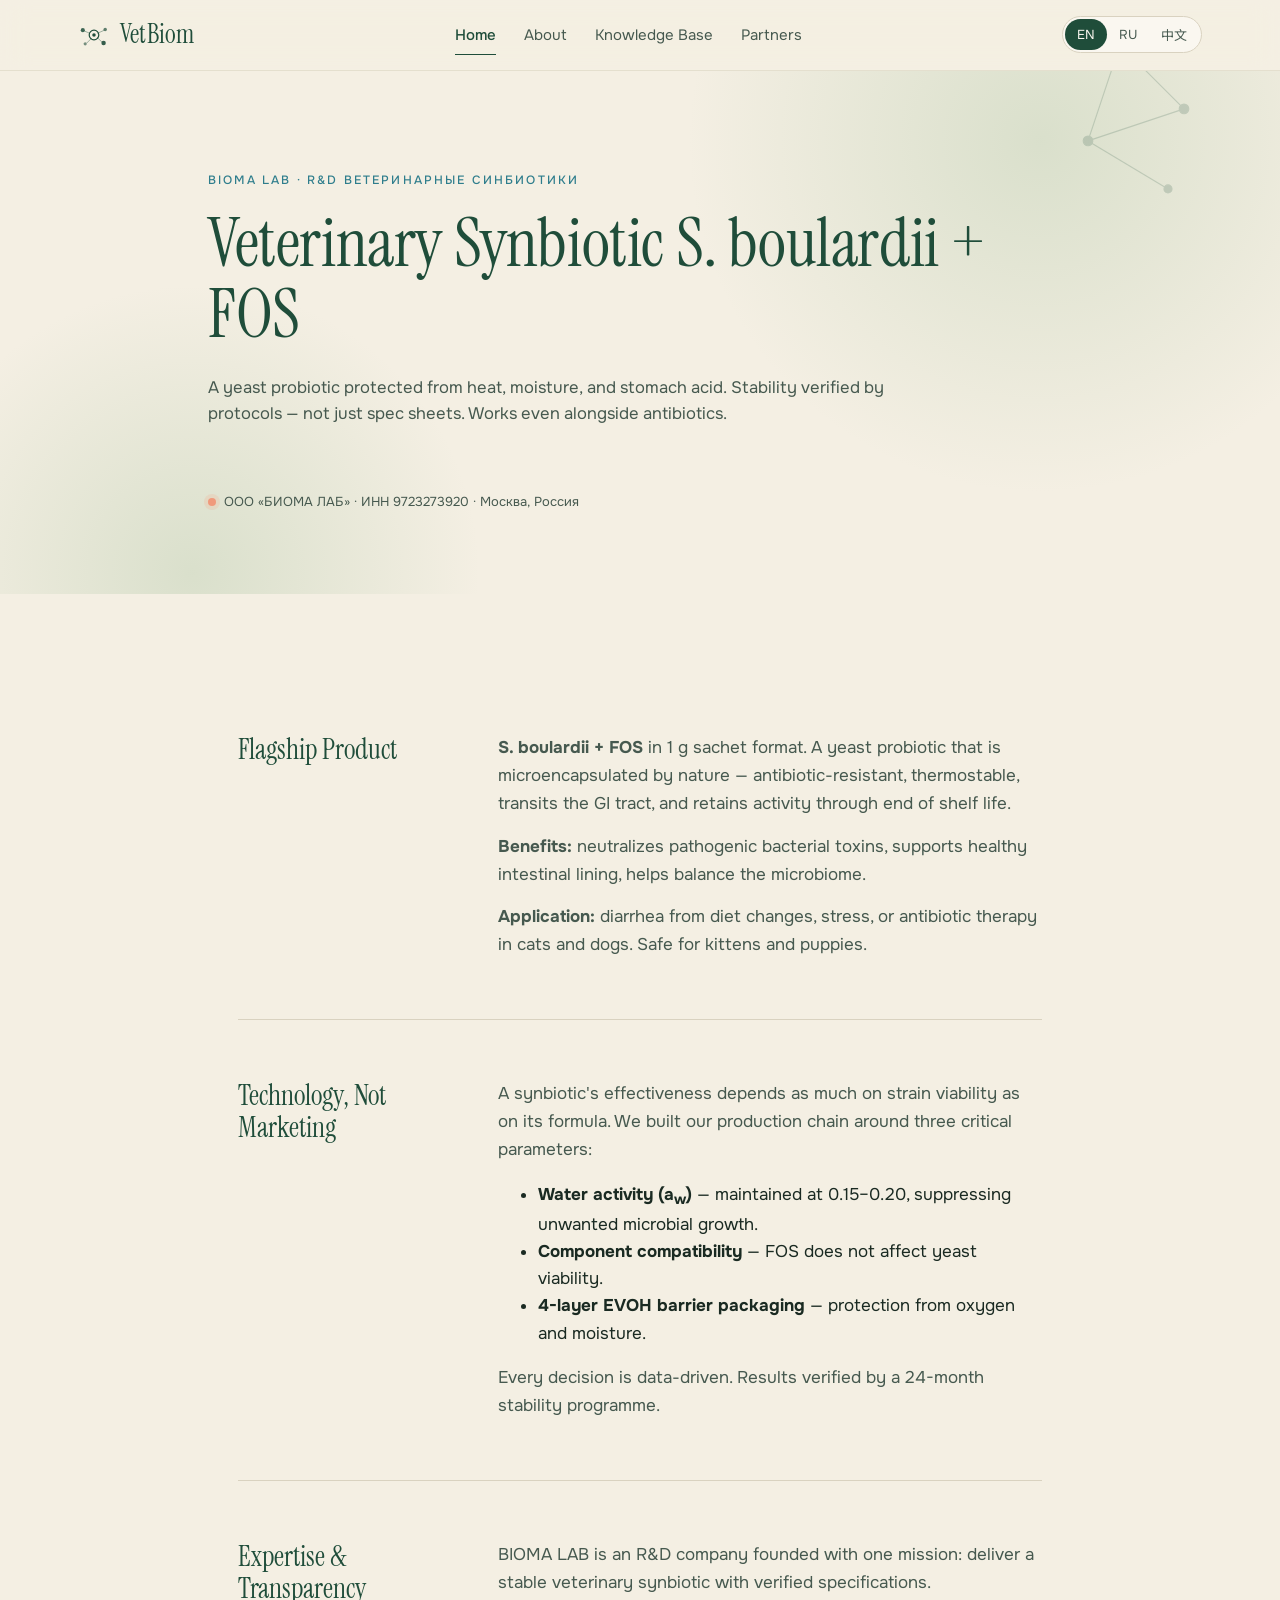
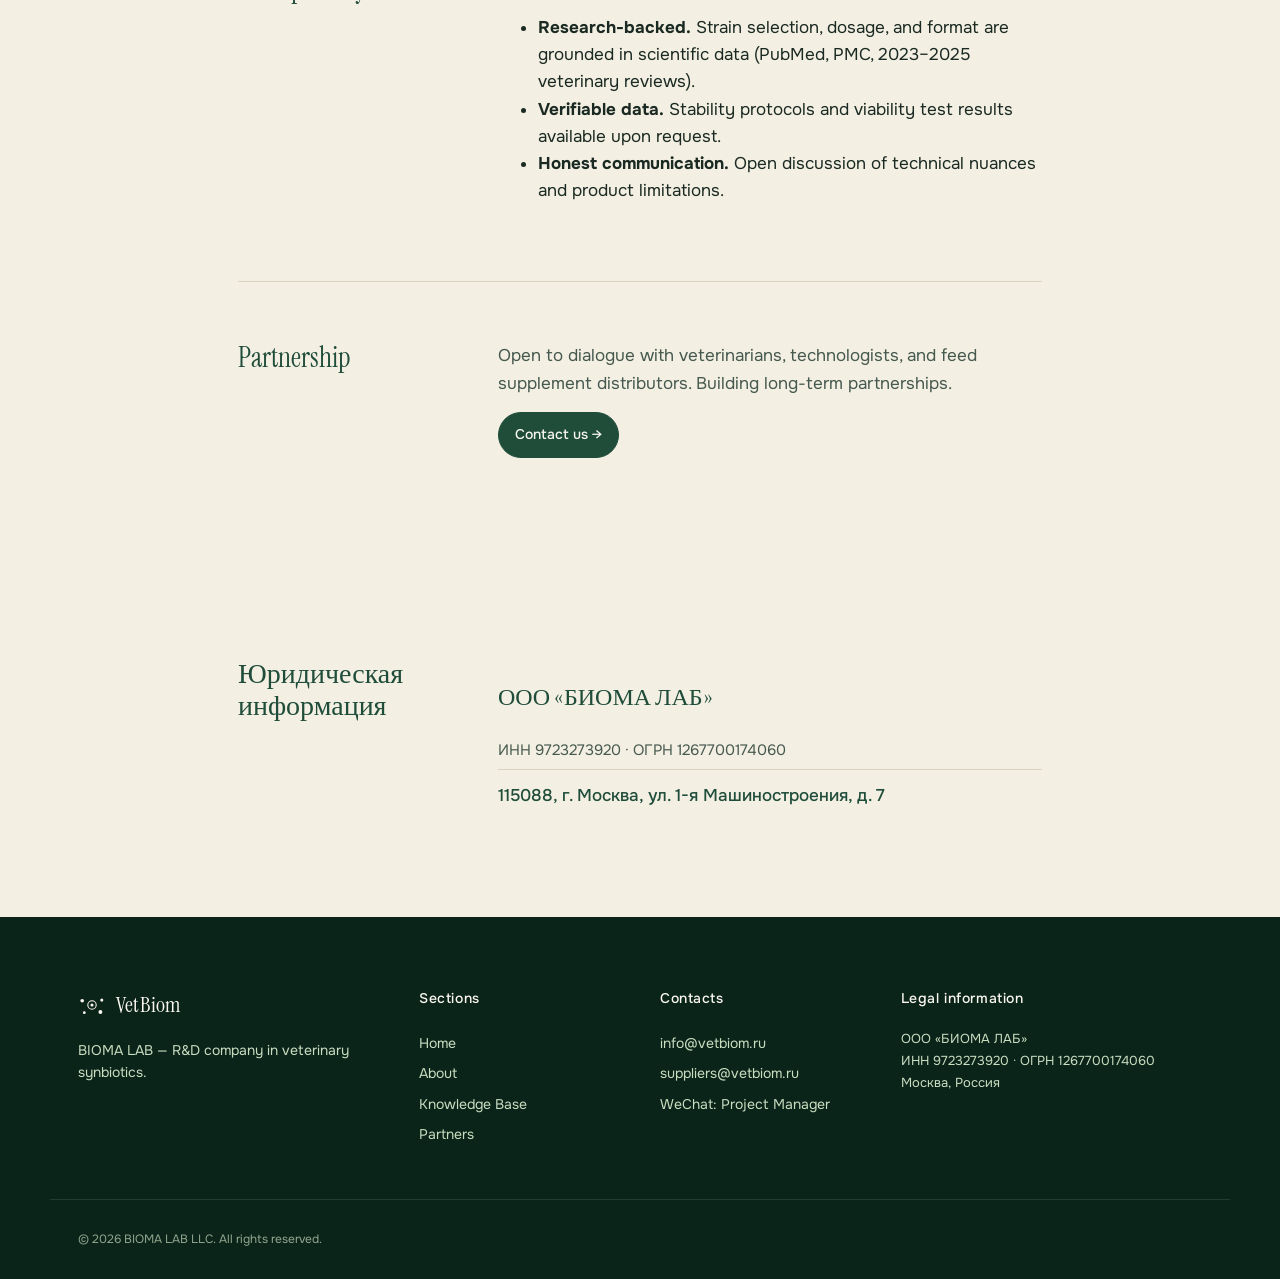
==== index.html @ 9c6b3fbc "index: контент в стиле FullBucket — флагманский продукт, технология, экспертиза, CTA" ====
<!DOCTYPE html>
<html lang="ru">
<head>
<meta charset="UTF-8" />
<meta name="viewport" content="width=device-width, initial-scale=1.0" />
<title>VetBiom — ветеринарные синбиотики на основе S. boulardii</title>
<meta name="description" content="BIOMA LAB: ветеринарный синбиотик S. boulardii + FOS. Стабильность подтверждена тестами. Для кошек и собак." />

<link rel="alternate" hreflang="en" href="https://vetbiom.ru/?lang=en" />
<link rel="alternate" hreflang="ru" href="https://vetbiom.ru/?lang=ru" />
<link rel="alternate" hreflang="zh" href="https://vetbiom.ru/?lang=zh" />
<link rel="alternate" hreflang="x-default" href="https://vetbiom.ru/" />

<meta property="og:title" content="VetBiom — ветеринарные синбиотики" />
<meta property="og:description" content="BIOMA LAB. S. boulardii + FOS. Стабильность подтверждена тестами." />
<meta property="og:type" content="website" />
<meta property="og:url" content="https://vetbiom.ru/" />

<link rel="icon" type="image/svg+xml" href="favicon.svg" />
<link rel="preconnect" href="https://fonts.googleapis.com" />
<link rel="preconnect" href="https://fonts.gstatic.com" crossorigin />
<link href="https://fonts.googleapis.com/css2?family=Instrument+Serif:ital@0;1&family=Onest:wght@300;400;500;600;700&family=Noto+Sans+SC:wght@300;400;500;600;700&display=swap" rel="stylesheet" />
<link rel="stylesheet" href="styles.css" />
</head>
<body data-page="home">

<header class="site-header"></header>

<main>
  <!-- HERO -->
  <section class="hero">
    <div class="hero-bg" aria-hidden="true">
      <svg viewBox="0 0 800 600" preserveAspectRatio="xMidYMid slice">
        <defs>
          <radialGradient id="haze" cx="50%" cy="50%" r="50%">
            <stop offset="0%" stop-color="#A8C3A0" stop-opacity="0.35"/>
            <stop offset="100%" stop-color="#A8C3A0" stop-opacity="0"/>
          </radialGradient>
        </defs>
        <circle cx="650" cy="180" r="220" fill="url(#haze)"/>
        <circle cx="120" cy="450" r="180" fill="url(#haze)"/>
        <g stroke="#1F4D3A" stroke-width="0.7" fill="none" opacity="0.18">
          <circle cx="700" cy="120" r="4" fill="#1F4D3A"/>
          <circle cx="740" cy="160" r="3" fill="#1F4D3A"/>
          <circle cx="680" cy="180" r="3" fill="#1F4D3A"/>
          <circle cx="730" cy="210" r="2.5" fill="#1F4D3A"/>
          <line x1="700" y1="120" x2="740" y2="160"/>
          <line x1="740" y1="160" x2="680" y2="180"/>
          <line x1="680" y1="180" x2="730" y2="210"/>
          <line x1="700" y1="120" x2="680" y2="180"/>
        </g>
      </svg>
    </div>
    <div class="container hero-inner">
      <p class="eyebrow">BIOMA LAB · R&D Ветеринарные синбиотики</p>
      <h1 class="page-title" data-i18n="home.hero.title">Ветеринарный синбиотик S. boulardii + FOS</h1>
      <p class="lead" data-i18n="home.hero.subtitle">Дрожжевой пробиотик с защитой от нагрева, влаги и желудочного сока. Стабильность подтверждена протоколами — не только спецификацией. Работает даже на фоне антибиотиков.</p>
      <div class="hero-meta">
        <span class="meta-dot"></span>
        <span><span data-config="company_short_ru">ООО «БИОМА ЛАБ»</span> · ИНН <span data-config="inn">9723273920</span> · <span data-config="city_ru">Москва</span></span>
      </div>
    </div>
  </section>

  <!-- ===== CONTENT ===== -->
  <section class="section">
    <div class="container narrow">
      <div class="info-blocks">

        <div class="info-block" data-reveal>
          <h3 data-i18n="home.b1.title">Флагманский продукт</h3>
          <div class="info-block-body" data-i18n="home.b1.body">
            <p><strong>S. boulardii + FOS</strong> в форме саше 1 г. Дрожжевой пробиотик microencapsulated по своей природе — устойчив к антибиотикам, термостабилен, проходит транзитом через ЖКТ и сохраняет активность до конца срока годности.</p>
            <p><strong>Преимущества:</strong> нейтрализует токсины патогенных бактерий, поддерживает целостность кишечного барьера, помогает сбалансировать микробиом.</p>
            <p><strong>Применение:</strong> диарея при смене корма, стрессе, антибиотикотерапии у кошек и собак. Безопасен для котят и щенков.</p>
          </div>
        </div>

        <div class="info-block" data-reveal>
          <h3 data-i18n="home.b2.title">Технология, а не маркетинг</h3>
          <div class="info-block-body" data-i18n="home.b2.body">
            <p>Эффективность синбиотика определяется не только штаммом, но и сохранностью в упаковке. Мы выстроили производство вокруг трёх критических параметров:</p>
            <ul>
              <li><strong>Активность воды (a<sub>w</sub>)</strong> — удерживается в диапазоне 0,15–0,20, подавляя рост нежелательной микрофлоры.</li>
              <li><strong>Совместимость компонентов</strong> — ФОС не влияет на жизнеспособность дрожжей.</li>
              <li><strong>4-слойная барьерная упаковка с EVOH</strong> — защита от кислорода и влаги.</li>
            </ul>
            <p>Каждое решение обосновано данными. Результат подтверждён 24-месячной программой стабильности.</p>
          </div>
        </div>

        <div class="info-block" data-reveal>
          <h3 data-i18n="home.b3.title">Экспертиза и прозрачность</h3>
          <div class="info-block-body" data-i18n="home.b3.body">
            <p>BIOMA LAB — R&D-компания, основанная с одной задачей: дать рынку стабильный ветеринарный синбиотик с подтверждёнными характеристиками.</p>
            <ul>
              <li><strong>Research-backed.</strong> Выбор штамма, дозировка и форма опираются на научные данные (PubMed, PMC, ветеринарные обзоры 2023–2025).</li>
              <li><strong>Верифицируемые данные.</strong> Протоколы стабильности и тесты выживаемости — по запросу.</li>
              <li><strong>Честная коммуникация.</strong> Открыто обсуждаем технические нюансы и ограничения продукта.</li>
            </ul>
          </div>
        </div>

        <div class="info-block" data-reveal>
          <h3 data-i18n="home.b4.title">Сотрудничество</h3>
          <div class="info-block-body" data-i18n="home.b4.body">
            <p>Открыты для диалога с ветеринарными врачами, технологами и дистрибьюторами кормовых добавок. Строим долгосрочные партнёрские отношения.</p>
            <p><a href="partners.html" class="btn btn-primary btn-sm">Связаться →</a></p>
          </div>
        </div>

      </div>
    </div>
  </section>

  <!-- ===== ЮРИДИЧЕСКАЯ ИНФОРМАЦИЯ ===== -->
  <section class="section section-alt">
    <div class="container narrow">
      <div class="info-block" data-reveal>
        <h3>Юридическая информация</h3>
        <div class="legal-info">
          <p class="legal-name">ООО «БИОМА ЛАБ»</p>
          <p class="legal-row">ИНН 9723273920 · ОГРН 1267700174060</p>
          <p class="legal-row legal-city">115088, г. Москва, ул. 1-я Машиностроения, д. 7</p>
        </div>
      </div>
    </div>
  </section>

</main>

<footer class="site-footer"></footer>

<script src="data.js"></script>
<script src="common.js"></script>
</body>
</html>
---- styles.css ----
/* =====================================================
   ВетБиом / BIOMA LAB · styles.css
   Premium R&D-editorial · animalbiome-inspired
   ===================================================== */

:root {
  --forest:   #1F4D3A;
  --forest-2: #143628;
  --forest-3: #0B2419;
  --teal:     #2E7D8C;
  --sage:     #A8C3A0;
  --sage-2:   #C9DDC1;
  --ivory:    #F4EFE3;
  --cream:    #FAF7F0;
  --paper:    #FFFFFF;
  --peach:    #F0997B;
  --ink:      #1A2A22;
  --ink-2:    #46594F;
  --ink-3:    #7A8B82;
  --line:     #D9D2C0;
  --line-2:   #ECE6D5;

  --font-display: 'Instrument Serif', 'Times New Roman', Georgia, serif;
  --font-body:    'Onest', 'Noto Sans SC', system-ui, -apple-system, 'Segoe UI', sans-serif;
  --font-mono:    'JetBrains Mono', 'SF Mono', Consolas, monospace;

  --maxw:    1180px;
  --maxw-n:  860px;
  --maxw-rd: 720px;
  --radius:  14px;
  --radius-sm: 8px;

  --ease: cubic-bezier(.2,.7,.2,1);
}

html[lang="zh"] {
  --font-body: 'Noto Sans SC', 'PingFang SC', 'Microsoft YaHei', system-ui, sans-serif;
}

* { box-sizing: border-box; }

html, body {
  margin: 0; padding: 0;
  background: var(--ivory);
  color: var(--ink);
  font-family: var(--font-body);
  font-size: 17px;
  line-height: 1.6;
  -webkit-font-smoothing: antialiased;
  -moz-osx-font-smoothing: grayscale;
  scroll-behavior: smooth;
}

img, svg { display: block; max-width: 100%; }
a { color: inherit; text-decoration: none; }

.container {
  width: 100%;
  max-width: var(--maxw);
  margin: 0 auto;
  padding: 0 28px;
}
.container.narrow { max-width: var(--maxw-n); }
.container.reading { max-width: var(--maxw-rd); }

/* =====================================================
   HEADER
   ===================================================== */
.site-header {
  position: sticky; top: 0; z-index: 50;
  background: rgba(244, 239, 227, 0.88);
  backdrop-filter: saturate(140%) blur(14px);
  -webkit-backdrop-filter: saturate(140%) blur(14px);
  border-bottom: 1px solid rgba(217, 210, 192, 0.6);
}
.header-inner {
  display: flex; align-items: center; justify-content: space-between;
  gap: 24px; padding: 14px 28px; min-height: 64px;
}
.logo {
  display: inline-flex; align-items: center; gap: 10px;
  color: var(--forest);
}
.logo-mark { width: 32px; height: 32px; }
.logo-text {
  font-family: var(--font-display);
  font-size: 26px; font-weight: 400; letter-spacing: 0.2px;
  color: var(--forest);
}
.main-nav { display: flex; gap: 28px; align-items: center; }
.main-nav a {
  font-size: 15px; color: var(--ink-2);
  padding: 6px 0; transition: color .2s var(--ease);
  position: relative;
}
.main-nav a:hover { color: var(--forest); }
.main-nav a.is-active {
  color: var(--forest); font-weight: 500;
}
.main-nav a.is-active::after {
  content: ""; position: absolute; left: 0; right: 0; bottom: -2px;
  height: 1px; background: var(--forest);
}

.header-controls { display: flex; gap: 10px; align-items: center; }
.lang-switcher {
  display: inline-flex; border: 1px solid var(--line);
  border-radius: 999px; padding: 2px; background: var(--cream);
}
.lang-btn {
  border: none; background: transparent;
  padding: 6px 12px;
  font-family: var(--font-body); font-size: 13px; color: var(--ink-2);
  border-radius: 999px; cursor: pointer;
  transition: all .2s var(--ease);
}
.lang-btn:hover { color: var(--forest); }
.lang-btn.is-active { background: var(--forest); color: var(--cream); }

.menu-toggle {
  display: none;
  width: 36px; height: 36px;
  background: transparent; border: 1px solid var(--line); border-radius: 8px;
  padding: 0; cursor: pointer;
  flex-direction: column; align-items: center; justify-content: center; gap: 4px;
}
.menu-toggle span {
  display: block; width: 16px; height: 1.5px;
  background: var(--forest); border-radius: 1px;
}

/* =====================================================
   TYPOGRAPHY · COMMON
   ===================================================== */
.eyebrow {
  font-size: 12px; letter-spacing: 0.18em;
  text-transform: uppercase; color: var(--teal);
  margin: 0 0 18px; font-weight: 500;
}
.eyebrow-light { color: var(--sage-2); }

.section {
  padding: 100px 0;
  position: relative;
}
.section-tinted { background: var(--cream); }
.legal-info { margin-top: 14px; }
.legal-name { font-size: 18px; }
.legal-row { font-size: 13px; padding: 4px 0; }
.legal-city { font-size: 14px; }

.page-title {
  font-family: var(--font-display);
  font-weight: 400;
  font-size: clamp(40px, 5.5vw, 68px);
  line-height: 1.05;
  color: var(--forest);
  margin: 0 0 24px;
  letter-spacing: -0.4px;
}
.section-title {
  font-family: var(--font-display);
  font-weight: 400;
  font-size: clamp(30px, 3.6vw, 46px);
  line-height: 1.1;
  color: var(--forest);
  margin: 0 0 22px;
  max-width: 20ch;
  letter-spacing: -0.3px;
}
.section-title-light { color: var(--cream); }
.lead {
  font-size: clamp(16px, 1.3vw, 19px); line-height: 1.6;
  color: var(--ink-2); max-width: 680px; margin: 0 0 40px;
}
.lead-light { color: var(--sage-2); }

/* =====================================================
   BUTTONS
   ===================================================== */
.btn {
  display: inline-flex; align-items: center; gap: 8px;
  padding: 13px 22px;
  font-family: var(--font-body); font-size: 15px; font-weight: 500;
  border-radius: 999px; cursor: pointer;
  border: 1px solid transparent;
  transition: all .25s var(--ease);
  text-decoration: none;
}
.btn-primary {
  background: var(--forest); color: var(--cream);
  border-color: var(--forest);
}
.btn-primary:hover { background: var(--forest-2); border-color: var(--forest-2); transform: translateY(-1px); }
.btn-ghost {
  background: transparent; color: var(--forest); border-color: var(--forest);
}
.btn-ghost:hover { background: var(--forest); color: var(--cream); }
.btn-light {
  background: var(--cream); color: var(--forest); border-color: var(--cream);
}
.btn-light:hover { background: var(--paper); }
.btn-sm { padding: 10px 16px; font-size: 14px; }

/* =====================================================
   HERO (universal)
   ===================================================== */
.hero {
  position: relative; padding: 100px 0 80px; overflow: hidden;
}
.hero-bg {
  position: absolute; inset: 0; pointer-events: none; z-index: 0;
}
.hero-bg svg { width: 100%; height: 100%; }
.hero-inner { position: relative; z-index: 1; max-width: 920px; }

.hero-meta {
  display: inline-flex; align-items: center; gap: 8px;
  font-size: 13px; color: var(--ink-2); margin-top: 24px;
}
.meta-dot {
  width: 8px; height: 8px; border-radius: 50%;
  background: var(--peach);
  box-shadow: 0 0 0 4px rgba(240, 153, 123, 0.18);
}
.hero-cta {
  display: flex; gap: 14px; flex-wrap: wrap; margin-top: 36px;
}

/* =====================================================
   HOME · ANCHOR CARDS (3 блока-якоря)
   ===================================================== */
.anchors {
  display: grid; grid-template-columns: repeat(3, 1fr); gap: 24px;
}
.anchor-card {
  display: block;
  background: var(--paper);
  border: 1px solid var(--line);
  border-radius: var(--radius);
  padding: 36px 30px;
  transition: all .3s var(--ease);
  text-decoration: none;
  color: inherit;
  position: relative;
  overflow: hidden;
}
.anchor-card::before {
  content: ""; position: absolute; top: 0; left: 0; right: 0; height: 3px;
  background: var(--forest); transform: scaleX(0); transform-origin: left;
  transition: transform .35s var(--ease);
}
.anchor-card:hover { transform: translateY(-3px); border-color: var(--sage); }
.anchor-card:hover::before { transform: scaleX(1); }

.anchor-num {
  font-family: var(--font-display);
  font-size: 18px; font-style: italic; color: var(--teal);
  margin-bottom: 14px;
}
.anchor-card h3 {
  font-family: var(--font-display);
  font-weight: 400; font-size: 26px;
  color: var(--forest); margin: 0 0 12px;
  line-height: 1.2;
}
.anchor-card p {
  font-size: 15px; color: var(--ink-2);
  margin: 0 0 20px; line-height: 1.55;
}
.anchor-link {
  font-size: 14px; color: var(--forest); font-weight: 500;
  display: inline-flex; align-items: center; gap: 6px;
}
.anchor-link::after {
  content: "→"; transition: transform .25s var(--ease);
}
.anchor-card:hover .anchor-link::after { transform: translateX(4px); }

/* =====================================================
   REPORTS (home page) · STAGE CARDS (development)
   ===================================================== */
.report-grid {
  display: grid; grid-template-columns: repeat(3, 1fr); gap: 24px;
  margin-top: 40px;
}
.report-card {
  display: flex; flex-direction: column;
  background: var(--paper);
  border: 1px solid var(--line);
  border-radius: var(--radius);
  padding: 28px;
  transition: all .3s var(--ease);
}
.report-card:hover { border-color: var(--sage); transform: translateY(-2px); }
.report-meta {
  display: flex; align-items: center; gap: 10px;
  font-size: 12px; color: var(--ink-3);
  margin-bottom: 16px;
  letter-spacing: 0.04em;
}
.report-tag {
  display: inline-block;
  padding: 4px 10px;
  background: var(--cream);
  border: 1px solid var(--line);
  border-radius: 999px;
  font-size: 11px;
  letter-spacing: 0.12em;
  text-transform: uppercase;
  color: var(--teal);
}
.report-card h3 {
  font-family: var(--font-display);
  font-weight: 400; font-size: 22px;
  line-height: 1.25;
  color: var(--forest); margin: 0 0 14px;
}
.report-card p {
  font-size: 14px; line-height: 1.55;
  color: var(--ink-2); margin: 0;
  flex: 1;
}

/* =====================================================
   DEVELOPMENT · TIMELINE
   ===================================================== */
.stages {
  display: flex; flex-direction: column; gap: 24px;
  margin-top: 50px;
  position: relative;
}
.stage-card {
  display: grid;
  grid-template-columns: 140px 1fr;
  gap: 30px;
  background: var(--paper);
  border: 1px solid var(--line);
  border-radius: var(--radius);
  padding: 32px;
  align-items: start;
  transition: border-color .3s var(--ease);
}
.stage-card:hover { border-color: var(--sage); }

.stage-num {
  display: flex; flex-direction: column; gap: 4px;
  align-items: flex-start;
  border-right: 1px solid var(--line);
  padding-right: 24px;
}
.stage-num-label {
  font-size: 11px; letter-spacing: 0.14em; text-transform: uppercase;
  color: var(--teal);
}
.stage-num-value {
  font-family: var(--font-display);
  font-size: 56px; line-height: 1; color: var(--forest);
}
.stage-body h3 {
  font-family: var(--font-display);
  font-weight: 400; font-size: 26px;
  color: var(--forest);
  margin: 0 0 12px; line-height: 1.2;
}
.stage-body p {
  font-size: 15px; line-height: 1.65;
  color: var(--ink-2); margin: 0;
}

/* =====================================================
   ABOUT · INFO BLOCKS
   ===================================================== */
.info-blocks {
  display: flex; flex-direction: column; gap: 60px;
  margin-top: 40px;
}
.info-block {
  display: grid;
  grid-template-columns: 220px 1fr;
  gap: 40px;
  padding-bottom: 60px;
  border-bottom: 1px solid var(--line);
}
.info-block:last-child { border-bottom: none; padding-bottom: 0; }
.info-block h3 {
  font-family: var(--font-display);
  font-weight: 400; font-size: 28px;
  color: var(--forest);
  margin: 0;
  line-height: 1.15;
}
.info-block-body p {
  font-size: 17px; line-height: 1.65; color: var(--ink-2);
  margin: 0;
}
.info-block-body p + p { margin-top: 14px; }

.legal-info {
  margin-top: 20px;
}
.legal-name {
  font-family: var(--font-display);
  font-size: 24px;
  font-weight: 400;
  color: var(--forest);
  margin: 0 0 16px 0;
}
.legal-row {
  font-size: 15px;
  color: var(--ink-2);
  margin: 0;
  line-height: 1.7;
  padding: 6px 0;
  border-bottom: 1px solid var(--line);
}
.legal-row:last-child { border-bottom: none; }
.legal-city {
  font-size: 17px;
  color: var(--forest);
  font-weight: 500;
  padding-top: 12px;
  border-bottom: none;
}
  margin-bottom: 2px;
}
.director-info span {
  font-size: 14px; color: var(--ink-2);
}

/* =====================================================
   KNOWLEDGE BASE · ARTICLE GRID
   ===================================================== */
.kb-filters {
  display: flex; flex-wrap: wrap; gap: 8px;
  margin: 30px 0 40px;
  padding-bottom: 30px;
  border-bottom: 1px solid var(--line);
}
.kb-filter {
  padding: 8px 16px;
  background: var(--cream);
  border: 1px solid var(--line);
  border-radius: 999px;
  font-size: 13px;
  color: var(--ink-2);
  cursor: pointer;
  font-family: var(--font-body);
  transition: all .2s var(--ease);
}
.kb-filter:hover { color: var(--forest); border-color: var(--sage); }
.kb-filter.is-active { background: var(--forest); color: var(--cream); border-color: var(--forest); }

.kb-grid {
  display: grid;
  grid-template-columns: repeat(2, 1fr);
  gap: 24px;
}
.kb-card {
  display: flex; flex-direction: column;
  background: var(--paper);
  border: 1px solid var(--line);
  border-radius: var(--radius);
  padding: 28px;
  transition: all .3s var(--ease);
  text-decoration: none;
  color: inherit;
}
.kb-card:hover { border-color: var(--sage); transform: translateY(-2px); }
.kb-card-meta {
  display: flex; align-items: center; gap: 12px;
  font-size: 12px; color: var(--ink-3);
  margin-bottom: 14px;
  letter-spacing: 0.02em;
}
.kb-card-cat {
  display: inline-block; padding: 3px 10px;
  background: var(--cream); border: 1px solid var(--line);
  border-radius: 999px;
  font-size: 11px; letter-spacing: 0.06em; color: var(--teal);
}
.kb-card h3 {
  font-family: var(--font-display);
  font-weight: 400; font-size: 22px;
  line-height: 1.25; color: var(--forest);
  margin: 0 0 12px;
}
.kb-card p {
  font-size: 14px; line-height: 1.55; color: var(--ink-2);
  margin: 0 0 16px; flex: 1;
}
.kb-card-more {
  font-size: 13px; color: var(--forest); font-weight: 500;
  display: inline-flex; align-items: center; gap: 4px;
}

.kb-cta {
  margin-top: 60px;
  padding: 40px;
  background: var(--forest); color: var(--cream);
  border-radius: var(--radius);
  display: grid;
  grid-template-columns: 1fr auto;
  gap: 30px; align-items: center;
}
.kb-cta h3 {
  font-family: var(--font-display);
  font-weight: 400; font-size: 26px;
  margin: 0 0 8px;
}
.kb-cta p { margin: 0; color: var(--sage-2); }

/* =====================================================
   ARTICLE PAGE
   ===================================================== */
.article-header {
  padding: 80px 0 40px;
  border-bottom: 1px solid var(--line);
  margin-bottom: 50px;
}
.article-back {
  display: inline-block;
  font-size: 14px; color: var(--teal);
  margin-bottom: 24px;
  transition: color .2s var(--ease);
}
.article-back:hover { color: var(--forest); }

.article-meta {
  display: flex; gap: 16px; flex-wrap: wrap;
  font-size: 13px; color: var(--ink-3);
  margin-bottom: 16px; letter-spacing: 0.02em;
}
.article-meta-tag {
  padding: 3px 10px;
  background: var(--cream); border: 1px solid var(--line);
  border-radius: 999px;
  font-size: 12px; color: var(--teal);
}
.article-title {
  font-family: var(--font-display);
  font-weight: 400;
  font-size: clamp(32px, 4vw, 50px);
  line-height: 1.1;
  color: var(--forest); margin: 0;
  letter-spacing: -0.3px;
}
.article-description {
  font-size: 19px; line-height: 1.55; color: var(--ink-2);
  margin: 20px 0 0; max-width: 700px;
}

.article-body {
  font-size: 17px; line-height: 1.75; color: var(--ink);
  padding-bottom: 80px;
}
.article-body h2 {
  font-family: var(--font-display);
  font-weight: 400; font-size: 32px;
  color: var(--forest); margin: 50px 0 20px;
  line-height: 1.2;
}
.article-body h3 {
  font-family: var(--font-display);
  font-weight: 400; font-size: 24px;
  color: var(--forest); margin: 40px 0 16px;
}
.article-body p { margin: 0 0 20px; }
.article-body ul, .article-body ol { padding-left: 24px; margin: 0 0 24px; }
.article-body li { margin-bottom: 8px; }
.article-body strong { color: var(--forest); font-weight: 600; }
.article-body em { font-style: italic; }
.article-body table {
  width: 100%; border-collapse: collapse;
  margin: 24px 0;
  font-size: 15px;
}
.article-body th, .article-body td {
  padding: 12px 14px;
  border: 1px solid var(--line);
  text-align: left;
  vertical-align: top;
}
.article-body th {
  background: var(--cream); color: var(--forest);
  font-weight: 500;
}
.article-body a { color: var(--teal); text-decoration: underline; }
.article-body a:hover { color: var(--forest); }
.article-body blockquote {
  border-left: 3px solid var(--forest);
  padding: 12px 0 12px 24px;
  margin: 24px 0;
  color: var(--ink-2);
  font-style: italic;
}
.article-body hr {
  border: none; border-top: 1px solid var(--line);
  margin: 40px 0;
}
.article-body code {
  background: var(--cream); padding: 2px 6px;
  border-radius: 4px; font-family: var(--font-mono);
  font-size: 0.9em;
}
.article-placeholder {
  padding: 40px; background: var(--cream);
  border: 1px dashed var(--line);
  border-radius: var(--radius);
  text-align: center;
  color: var(--ink-2);
  font-size: 15px;
}

/* =====================================================
   PARTNERS PAGE
   ===================================================== */
.partner-section {
  padding: 60px 0;
  border-bottom: 1px solid var(--line);
}
.partner-section:last-of-type { border-bottom: none; }
.partner-section h2 {
  font-family: var(--font-display);
  font-weight: 400;
  font-size: clamp(28px, 3.4vw, 40px);
  color: var(--forest);
  margin: 0 0 16px;
}
.partner-section .lead { max-width: 800px; }

.urgent-card-light {
  background: var(--forest);
  color: var(--cream);
  border-radius: var(--radius);
  padding: 32px;
  margin: 30px 0 40px;
}
.urgent-card-light .urgent-label {
  font-size: 11px; letter-spacing: 0.15em;
  text-transform: uppercase; color: var(--peach);
  font-weight: 600;
  padding: 6px 12px;
  background: rgba(240, 153, 123, 0.12);
  border: 1px solid rgba(240, 153, 123, 0.4);
  border-radius: 999px;
  display: inline-block; margin-bottom: 20px;
}
.urgent-items-list {
  display: flex; flex-direction: column; gap: 14px;
}
.urgent-items-list li {
  list-style: none;
  display: flex; gap: 14px;
  font-size: 16px; line-height: 1.5;
  color: var(--cream);
}
.urgent-items-list li::before {
  content: "—";
  color: var(--peach); flex-shrink: 0;
}

.also-list {
  list-style: none; padding: 0; margin: 16px 0 30px;
  display: grid; grid-template-columns: repeat(2, 1fr); gap: 8px 24px;
}
.also-list li {
  padding: 10px 0;
  border-bottom: 1px solid var(--line);
  font-size: 15px; color: var(--ink);
}

.reqs-tags {
  display: flex; flex-wrap: wrap; gap: 8px;
  margin: 16px 0 24px;
}
.reqs-tags .tag {
  padding: 7px 14px;
  background: var(--cream);
  border: 1px solid var(--line);
  border-radius: 999px;
  font-size: 13px; color: var(--forest);
}

.email-cta {
  margin-top: 20px;
  padding: 20px 24px;
  background: var(--cream);
  border: 1px solid var(--line);
  border-radius: var(--radius);
  display: flex; flex-direction: column; gap: 4px;
}
.email-cta-label {
  font-size: 11px; letter-spacing: 0.14em;
  text-transform: uppercase; color: var(--teal);
}
.email-cta a {
  font-size: 18px; font-weight: 500; color: var(--forest);
}

/* WeChat block */
.wechat-block {
  background: var(--cream);
  border: 1px solid var(--line);
  border-radius: var(--radius);
  padding: 28px;
  margin-top: 24px;
  display: grid;
  grid-template-columns: 120px 1fr;
  gap: 24px;
  align-items: center;
}
.wechat-block .qr-placeholder {
  width: 120px; height: 120px;
  background: white;
  border: 1px dashed var(--line);
  border-radius: 8px;
  display: flex; flex-direction: column;
  align-items: center; justify-content: center;
  gap: 6px;
  font-size: 11px; color: var(--ink-3);
  letter-spacing: 0.08em; text-transform: uppercase;
  text-align: center;
  padding: 8px;
}
.wechat-block h4 {
  margin: 0 0 8px;
  font-family: var(--font-display);
  font-weight: 400; font-size: 22px;
  color: var(--forest);
}
.wechat-block .wechat-id {
  font-family: var(--font-mono);
  font-size: 14px; color: var(--ink-2);
  background: var(--paper);
  padding: 6px 12px;
  border-radius: 6px;
  display: inline-block;
  margin-top: 6px;
}

/* =====================================================
   CONTACT FORM
   ===================================================== */
.form-card {
  background: var(--paper);
  border: 1px solid var(--line);
  border-radius: var(--radius);
  padding: 36px;
  display: grid;
  grid-template-columns: 1fr 1fr;
  gap: 18px;
}
.form-card label {
  display: flex; flex-direction: column; gap: 6px;
  font-size: 13px; color: var(--ink-2); letter-spacing: 0.02em;
}
.form-card label.full { grid-column: 1 / -1; }
.form-card input,
.form-card select,
.form-card textarea {
  font-family: var(--font-body);
  font-size: 15px;
  padding: 12px 14px;
  background: var(--cream);
  border: 1px solid var(--line);
  border-radius: var(--radius-sm);
  color: var(--ink);
  transition: all .2s var(--ease);
}
.form-card input:focus,
.form-card select:focus,
.form-card textarea:focus {
  outline: none; border-color: var(--forest); background: white;
}
.form-card textarea { resize: vertical; min-height: 120px; }
.form-card button { grid-column: 1 / -1; justify-self: start; }
.form-note {
  grid-column: 1 / -1; font-size: 12px; color: var(--ink-2); margin: 0;
}

/* =====================================================
   FOOTER
   ===================================================== */
.site-footer {
  background: var(--forest-3);
  color: var(--sage-2);
  padding: 70px 0 30px;
}
.footer-grid {
  display: grid;
  grid-template-columns: 1.5fr 1fr 1fr 1.5fr;
  gap: 40px;
  margin-bottom: 50px;
}
.footer-col-wide { /* default */ }
.footer-brand {
  display: flex; align-items: center; gap: 10px;
  color: var(--cream);
  margin-bottom: 16px;
}
.footer-brand .logo-mark { width: 28px; height: 28px; }
.footer-brand .logo-text { color: var(--cream); font-size: 22px; }
.footer-about {
  font-size: 14px; line-height: 1.6;
  color: var(--sage-2);
  margin: 0;
}
.footer-col h4 {
  color: var(--cream);
  font-family: var(--font-body); font-weight: 500;
  font-size: 14px;
  margin: 0 0 18px;
  letter-spacing: 0.04em;
}
.footer-col a {
  display: block;
  font-size: 14px; color: var(--sage-2);
  padding: 4px 0;
  transition: color .2s var(--ease);
}
.footer-col a:hover { color: var(--cream); }
.footer-legal {
  font-size: 13px; line-height: 1.7;
  color: var(--sage-2);
}
.footer-bottom {
  padding-top: 30px;
  border-top: 1px solid rgba(168, 195, 160, 0.15);
  font-size: 12px;
  color: rgba(201, 221, 193, 0.7);
}

/* =====================================================
   SCROLL REVEAL
   ===================================================== */
[data-reveal] {
  opacity: 0;
  transform: translateY(20px);
  transition: opacity .8s var(--ease), transform .8s var(--ease);
}
[data-reveal].is-visible {
  opacity: 1; transform: translateY(0);
}

/* =====================================================
   RESPONSIVE
   ===================================================== */
@media (max-width: 960px) {
  .main-nav { display: none; }
  .main-nav.is-open {
    display: flex; flex-direction: column;
    position: fixed; top: 64px; left: 0; right: 0;
    background: var(--ivory);
    padding: 28px; gap: 20px;
    border-bottom: 1px solid var(--line);
  }
  .menu-toggle { display: inline-flex; }
  .anchors { grid-template-columns: 1fr; }
  .report-grid { grid-template-columns: 1fr; }
  .kb-grid { grid-template-columns: 1fr; }
  .stage-card { grid-template-columns: 1fr; gap: 16px; }
  .stage-num { border-right: none; border-bottom: 1px solid var(--line); padding: 0 0 16px; flex-direction: row; align-items: baseline; gap: 12px; }
  .stage-num-value { font-size: 36px; }
  .info-block { grid-template-columns: 1fr; gap: 16px; }
  .legal-info { margin-top: 16px; }
  .legal-name { font-size: 20px; }
  .legal-row { font-size: 14px; padding: 5px 0; }
  .legal-city { font-size: 15px; }
  .also-list { grid-template-columns: 1fr; }
  .kb-cta { grid-template-columns: 1fr; }
  .wechat-block { grid-template-columns: 1fr; text-align: center; }
  .wechat-block .qr-placeholder { margin: 0 auto; }
  .footer-grid { grid-template-columns: 1fr 1fr; }
}
@media (max-width: 640px) {
  .container { padding: 0 20px; }
  .section { padding: 70px 0; }
  .hero { padding: 60px 0 40px; }
  .form-card { grid-template-columns: 1fr; padding: 24px; }
  .footer-grid { grid-template-columns: 1fr; }

  /* Mobile typography */
  .page-title { font-size: clamp(30px, 8vw, 38px); }
  .section-title { font-size: clamp(26px, 6.5vw, 30px); }
  .lead { font-size: 16px; }
  .eyebrow { font-size: 11px; }

  .anchor-card { padding: 28px 22px; }
  .anchor-card h3 { font-size: 22px; }
  .anchor-card p { font-size: 14px; }

  .report-card { padding: 22px; }
  .report-card h3 { font-size: 20px; }
  .report-card p { font-size: 14px; }

  .kb-card { padding: 22px; }
  .kb-card h3 { font-size: 19px; }
  .kb-card p { font-size: 14px; }

  .kb-cta { padding: 28px; }
  .kb-cta h3 { font-size: 22px; }
  .kb-cta p { font-size: 14px; }

  .stage-card { padding: 24px; }
  .stage-body h3 { font-size: 22px; }
  .stage-body p { font-size: 14px; }
  .stage-num-value { font-size: 36px; }

  .info-block { gap: 12px; }
  .info-block h3 { font-size: 24px; }
  .info-block-body p { font-size: 15px; }

  .director-card { flex-direction: column; align-items: flex-start; }
  .director-info strong { font-size: 20px; }

  /* Article page */
  .article-header { padding: 50px 0 30px; margin-bottom: 30px; }
  .article-title { font-size: clamp(26px, 7vw, 32px); }
  .article-description { font-size: 16px; }
  .article-body { font-size: 16px; line-height: 1.7; padding-bottom: 50px; }
  .article-body h2 { font-size: 26px; margin: 34px 0 16px; }
  .article-body h3 { font-size: 21px; margin: 28px 0 14px; }

  .partner-section h2 { font-size: 26px; }
  .partner-section .lead { font-size: 15px; }

  .urgent-card-light { padding: 24px; }
  .urgent-items-list li { font-size: 15px; }

  .legal-info { margin-top: 12px; }
  .legal-name { font-size: 16px; }
  .legal-row { font-size: 12px; padding: 3px 0; }
  .legal-city { font-size: 13px; }

  .logo-text { font-size: 22px; }
  .main-nav a { font-size: 16px; padding: 8px 0; }
  .btn { font-size: 14px; padding: 11px 18px; }
}
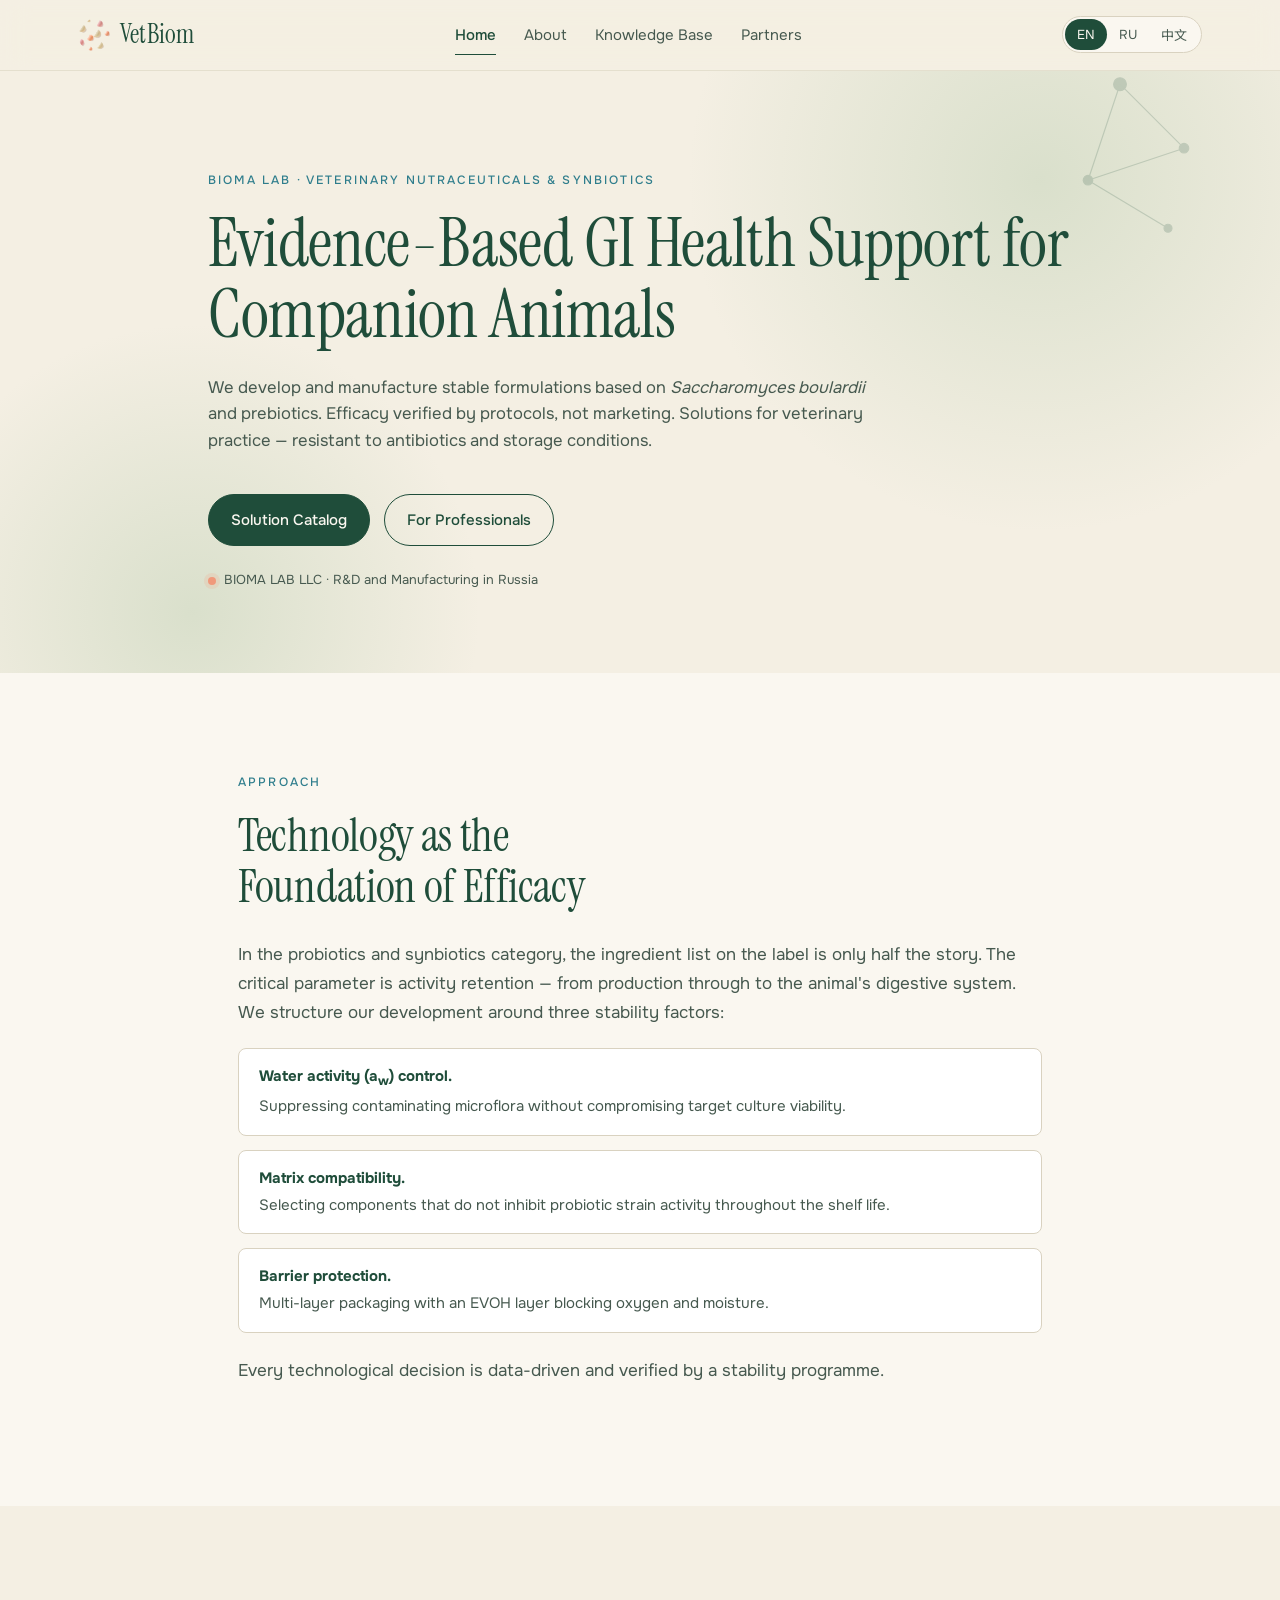
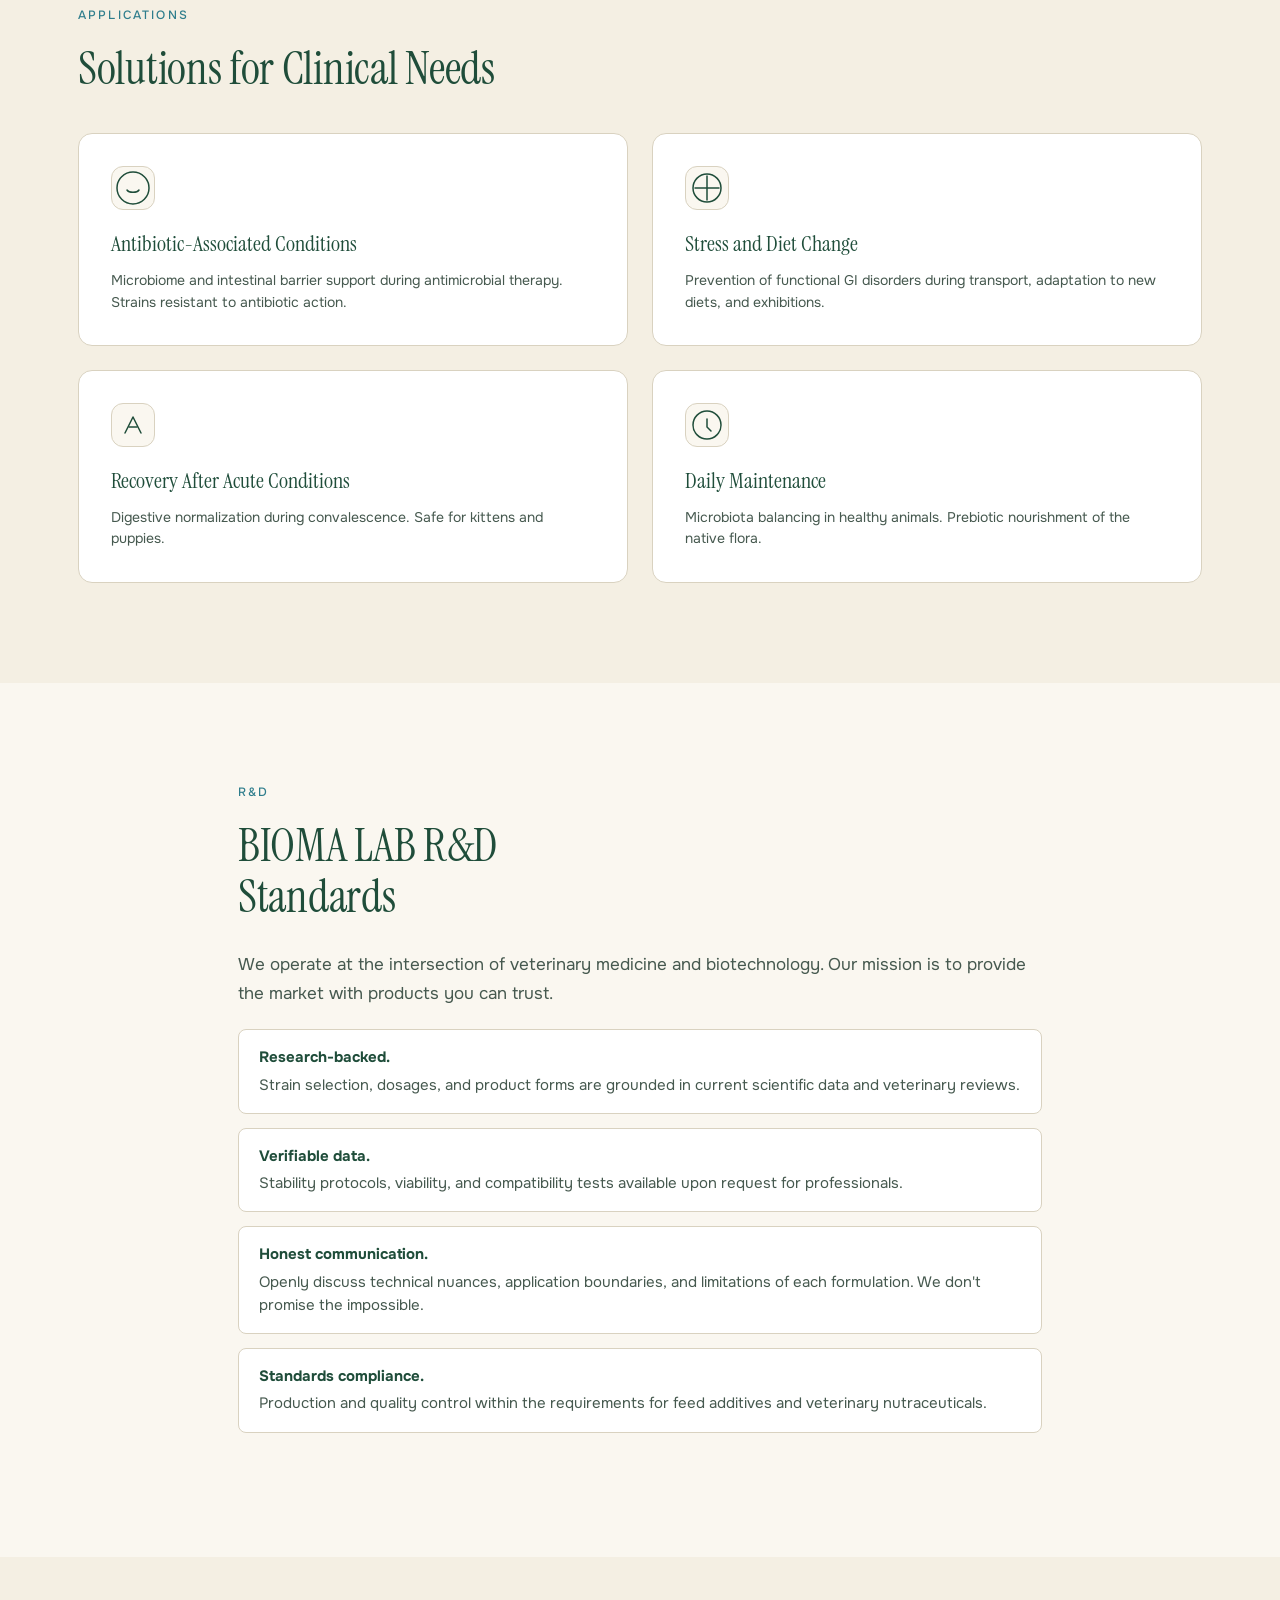
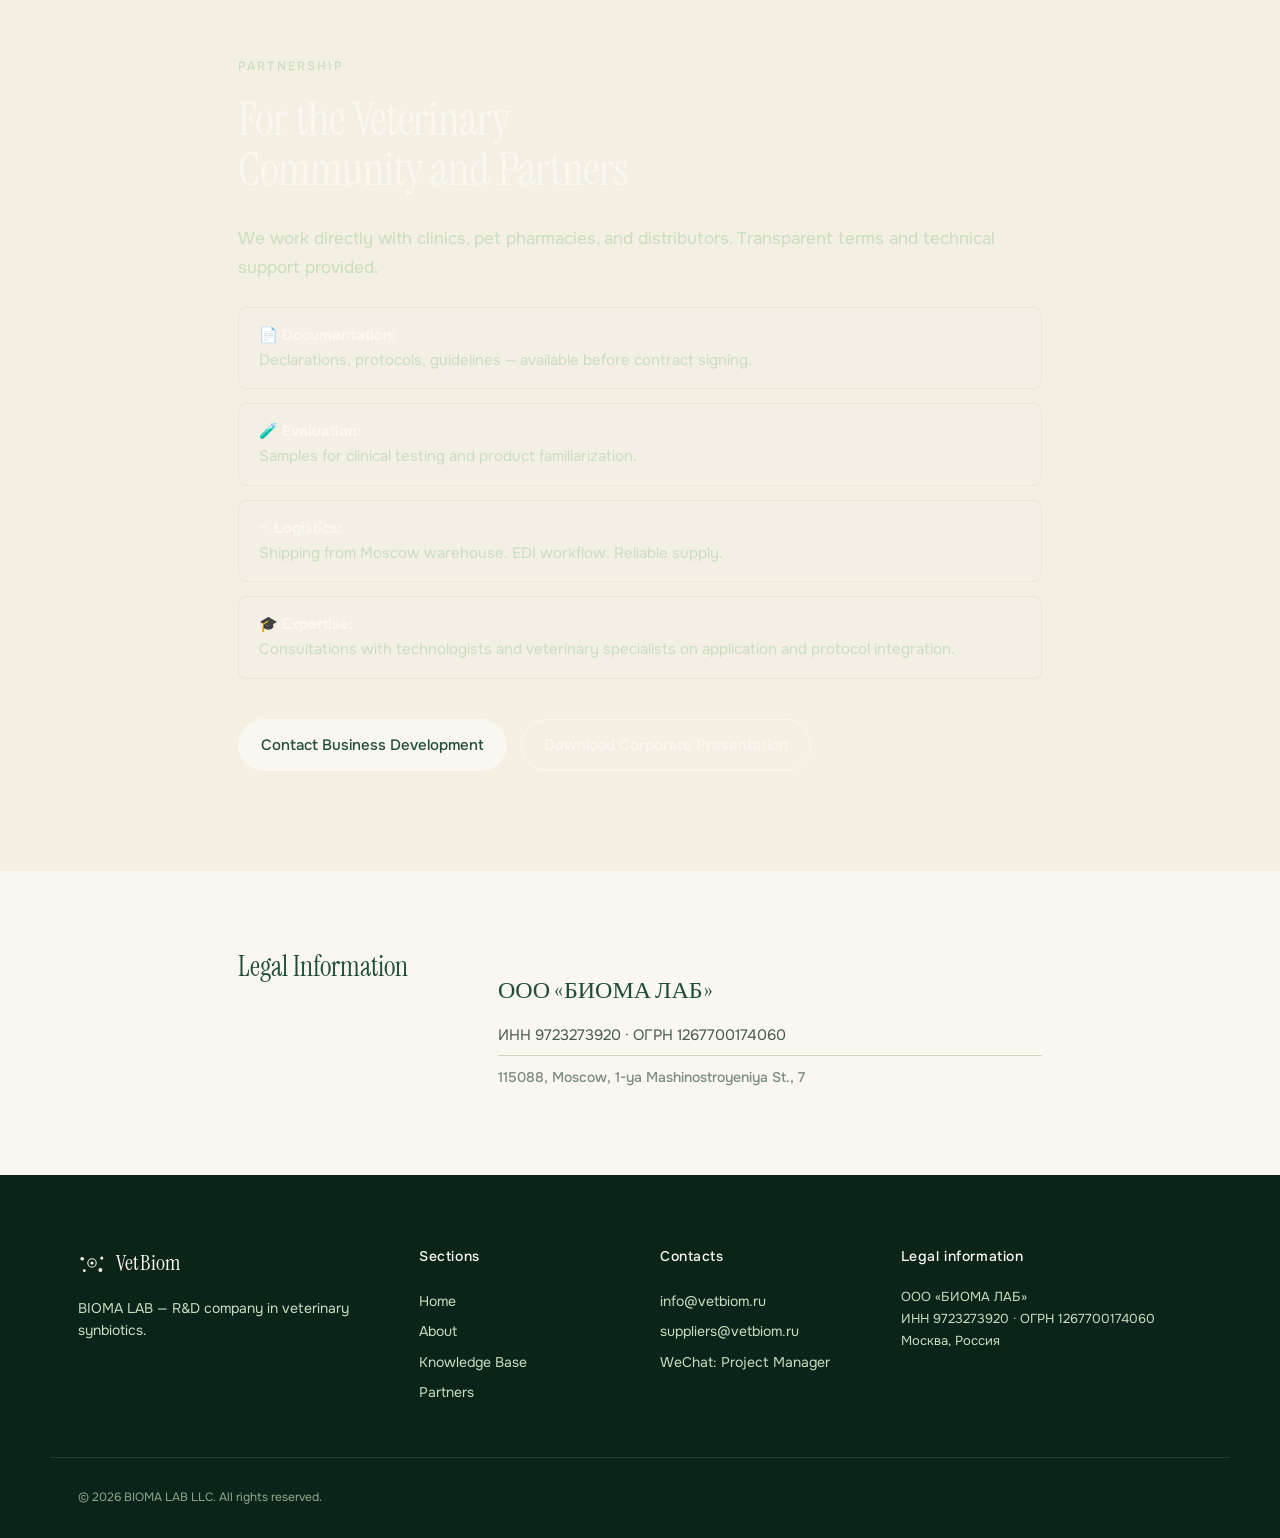
==== commit 3d9182fd: "Rewrite homepage: mature R&D company positioning, new structure - Hero: evidence-based GI health sup" ====
--- a/index.html
+++ b/index.html
@@ -3,16 +3,16 @@
 <head>
 <meta charset="UTF-8" />
 <meta name="viewport" content="width=device-width, initial-scale=1.0" />
-<title>VetBiom — ветеринарные синбиотики на основе S. boulardii</title>
-<meta name="description" content="BIOMA LAB: ветеринарный синбиотик S. boulardii + FOS. Стабильность подтверждена тестами. Для кошек и собак." />
+<title>BIOMA LAB — ветеринарные нутрицевтики и синбиотики</title>
+<meta name="description" content="BIOMA LAB: R&D и производство ветеринарных нутрицевтиков и синбиотиков на основе S. boulardii. Стабильность подтверждена протоколами." />
 
 <link rel="alternate" hreflang="en" href="https://vetbiom.ru/?lang=en" />
 <link rel="alternate" hreflang="ru" href="https://vetbiom.ru/?lang=ru" />
 <link rel="alternate" hreflang="zh" href="https://vetbiom.ru/?lang=zh" />
 <link rel="alternate" hreflang="x-default" href="https://vetbiom.ru/" />
 
-<meta property="og:title" content="VetBiom — ветеринарные синбиотики" />
-<meta property="og:description" content="BIOMA LAB. S. boulardii + FOS. Стабильность подтверждена тестами." />
+<meta property="og:title" content="BIOMA LAB — ветеринарные нутрицевтики и синбиотики" />
+<meta property="og:description" content="R&D и производство стабильных формул на основе S. boulardii. Эффективность подтверждена протоколами." />
 <meta property="og:type" content="website" />
 <meta property="og:url" content="https://vetbiom.ru/" />
 
@@ -27,7 +27,8 @@
 <header class="site-header"></header>
 
 <main>
-  <!-- HERO -->
+
+  <!-- ===== HERO ===== -->
   <section class="hero">
     <div class="hero-bg" aria-hidden="true">
       <svg viewBox="0 0 800 600" preserveAspectRatio="xMidYMid slice">
@@ -52,63 +53,109 @@
       </svg>
     </div>
     <div class="container hero-inner">
-      <p class="eyebrow">BIOMA LAB · R&D Ветеринарные синбиотики</p>
-      <h1 class="page-title" data-i18n="home.hero.title">Ветеринарный синбиотик S. boulardii + FOS</h1>
-      <p class="lead" data-i18n="home.hero.subtitle">Дрожжевой пробиотик с защитой от нагрева, влаги и желудочного сока. Стабильность подтверждена протоколами — не только спецификацией. Работает даже на фоне антибиотиков.</p>
+      <p class="eyebrow" data-i18n="home.hero.eyebrow">BIOMA LAB · Ветеринарные нутрицевтики и синбиотики</p>
+      <h1 class="page-title" data-i18n="home.hero.title">Доказательная поддержка здоровья ЖКТ у мелких домашних животных</h1>
+      <p class="lead" data-i18n="home.hero.subtitle">Разрабатываем и производим стабильные формулы на основе <em>Saccharomyces boulardii</em> и пребиотиков. Эффективность подтверждена протоколами, а не маркетингом. Решения для ветеринарной практики, устойчивые к антибиотикам и условиям хранения.</p>
+      <div class="hero-cta">
+        <a href="knowledge.html" class="btn btn-primary" data-i18n="home.hero.cta1">Каталог решений</a>
+        <a href="partners.html#vet" class="btn btn-ghost" data-i18n="home.hero.cta2">Для специалистов</a>
+      </div>
       <div class="hero-meta">
         <span class="meta-dot"></span>
-        <span><span data-config="company_short_ru">ООО «БИОМА ЛАБ»</span> · ИНН <span data-config="inn">9723273920</span> · <span data-config="city_ru">Москва</span></span>
+        <span data-i18n="home.hero.meta">ООО «БИОМА ЛАБ» · R&D и производство в РФ</span>
       </div>
     </div>
   </section>
 
-  <!-- ===== CONTENT ===== -->
+  <!-- ===== ПОДХОД ===== -->
+  <section class="section section-tinted">
+    <div class="container narrow">
+      <p class="eyebrow" data-i18n="home.approach.eyebrow">Подход</p>
+      <h2 class="section-title" data-i18n="home.approach.title">Технология как основа эффективности</h2>
+      <div class="approach-body" data-i18n="home.approach.body">
+        <p>В категории пробиотиков и синбиотиков состав на этикетке — лишь половина дела. Критический параметр — сохранность активности от производства до попадания в организм животного. Мы выстраиваем разработку вокруг трёх факторов стабильности:</p>
+        <ul>
+          <li><strong>Контроль активности воды (a<sub>w</sub>).</strong> Подавление роста контаминирующей микрофлоры без потери жизнеспособности целевых культур.</li>
+          <li><strong>Совместимость матрицы.</strong> Подбор компонентов, которые не ингибируют активность пробиотических штаммов в течение всего срока годности.</li>
+          <li><strong>Барьерная защита.</strong> Многослойная упаковка с EVOH-слоем, блокирующая кислород и влагу.</li>
+        </ul>
+        <p>Каждое технологическое решение обосновано данными и верифицировано программой стабильности.</p>
+      </div>
+    </div>
+  </section>
+
+  <!-- ===== ОБЛАСТИ ПРИМЕНЕНИЯ ===== -->
   <section class="section">
+    <div class="container">
+      <p class="eyebrow" data-i18n="home.applications.eyebrow">Применение</p>
+      <h2 class="section-title" data-i18n="home.applications.title">Решения для клинических задач</h2>
+      <div class="app-grid">
+        <div class="app-card" data-reveal>
+          <div class="app-icon" aria-hidden="true">
+            <svg width="36" height="36" viewBox="0 0 36 36" fill="none"><circle cx="18" cy="18" r="16" stroke="currentColor" stroke-width="1.5"/><path d="M12 20c2 3 10 3 12 0" stroke="currentColor" stroke-width="1.5" stroke-linecap="round"/></svg>
+          </div>
+          <h3 data-i18n="home.app1.title">Антибиотик-ассоциированные состояния</h3>
+          <p data-i18n="home.app1.text">Поддержка микробиома и кишечного барьера на фоне противомикробной терапии. Штаммы, резистентные к действию антибиотиков.</p>
+        </div>
+        <div class="app-card" data-reveal>
+          <div class="app-icon" aria-hidden="true">
+            <svg width="36" height="36" viewBox="0 0 36 36" fill="none"><path d="M18 6v24M6 18h24" stroke="currentColor" stroke-width="1.5" stroke-linecap="round"/><circle cx="18" cy="18" r="14" stroke="currentColor" stroke-width="1.5"/></svg>
+          </div>
+          <h3 data-i18n="home.app2.title">Стресс и смена рациона</h3>
+          <p data-i18n="home.app2.text">Профилактика функциональных расстройств ЖКТ при транспортировке, адаптации к новым кормам, выставках.</p>
+        </div>
+        <div class="app-card" data-reveal>
+          <div class="app-icon" aria-hidden="true">
+            <svg width="36" height="36" viewBox="0 0 36 36" fill="none"><path d="M10 26l8-16 8 16" stroke="currentColor" stroke-width="1.5" stroke-linecap="round" stroke-linejoin="round"/><path d="M14 20h8" stroke="currentColor" stroke-width="1.5" stroke-linecap="round"/></svg>
+          </div>
+          <h3 data-i18n="home.app3.title">Восстановление после острых состояний</h3>
+          <p data-i18n="home.app3.text">Нормализация пищеварения в период реконвалесценции. Безопасность для котят и щенков.</p>
+        </div>
+        <div class="app-card" data-reveal>
+          <div class="app-icon" aria-hidden="true">
+            <svg width="36" height="36" viewBox="0 0 36 36" fill="none"><circle cx="18" cy="18" r="14" stroke="currentColor" stroke-width="1.5"/><path d="M18 12v8l4 4" stroke="currentColor" stroke-width="1.5" stroke-linecap="round"/></svg>
+          </div>
+          <h3 data-i18n="home.app4.title">Ежедневная поддержка</h3>
+          <p data-i18n="home.app4.text">Балансировка микробиоты у здоровых животных. Пребиотическая подпитка собственной флоры.</p>
+        </div>
+      </div>
+    </div>
+  </section>
+
+  <!-- ===== R&D СТАНДАРТЫ ===== -->
+  <section class="section section-tinted">
     <div class="container narrow">
-      <div class="info-blocks">
+      <p class="eyebrow" data-i18n="home.rd.eyebrow">R&D</p>
+      <h2 class="section-title" data-i18n="home.rd.title">R&D-стандарты BIOMA LAB</h2>
+      <div class="rd-body" data-i18n="home.rd.body">
+        <p>Мы работаем на стыке ветеринарии и биотехнологий. Наша задача — дать рынку продукты, в которых можно быть уверенным.</p>
+        <ul>
+          <li><strong>Research-backed.</strong> Выбор штаммов, дозировок и форм выпуска опирается на актуальные научные данные и ветеринарные обзоры.</li>
+          <li><strong>Верифицируемые данные.</strong> Протоколы стабильности, тесты выживаемости и совместимости доступны по запросу для специалистов.</li>
+          <li><strong>Честная коммуникация.</strong> Открыто обсуждаем технические нюансы, границы применимости и ограничения каждой формы. Не обещаем невозможного.</li>
+          <li><strong>Соответствие стандартам.</strong> Производство и контроль качества в рамках требований к кормовым добавкам и ветеринарным нутрицевтикам.</li>
+        </ul>
+      </div>
+    </div>
+  </section>
 
-        <div class="info-block" data-reveal>
-          <h3 data-i18n="home.b1.title">Флагманский продукт</h3>
-          <div class="info-block-body" data-i18n="home.b1.body">
-            <p><strong>S. boulardii + FOS</strong> в форме саше 1 г. Дрожжевой пробиотик microencapsulated по своей природе — устойчив к антибиотикам, термостабилен, проходит транзитом через ЖКТ и сохраняет активность до конца срока годности.</p>
-            <p><strong>Преимущества:</strong> нейтрализует токсины патогенных бактерий, поддерживает целостность кишечного барьера, помогает сбалансировать микробиом.</p>
-            <p><strong>Применение:</strong> диарея при смене корма, стрессе, антибиотикотерапии у кошек и собак. Безопасен для котят и щенков.</p>
-          </div>
-        </div>
-
-        <div class="info-block" data-reveal>
-          <h3 data-i18n="home.b2.title">Технология, а не маркетинг</h3>
-          <div class="info-block-body" data-i18n="home.b2.body">
-            <p>Эффективность синбиотика определяется не только штаммом, но и сохранностью в упаковке. Мы выстроили производство вокруг трёх критических параметров:</p>
-            <ul>
-              <li><strong>Активность воды (a<sub>w</sub>)</strong> — удерживается в диапазоне 0,15–0,20, подавляя рост нежелательной микрофлоры.</li>
-              <li><strong>Совместимость компонентов</strong> — ФОС не влияет на жизнеспособность дрожжей.</li>
-              <li><strong>4-слойная барьерная упаковка с EVOH</strong> — защита от кислорода и влаги.</li>
-            </ul>
-            <p>Каждое решение обосновано данными. Результат подтверждён 24-месячной программой стабильности.</p>
-          </div>
-        </div>
-
-        <div class="info-block" data-reveal>
-          <h3 data-i18n="home.b3.title">Экспертиза и прозрачность</h3>
-          <div class="info-block-body" data-i18n="home.b3.body">
-            <p>BIOMA LAB — R&D-компания, основанная с одной задачей: дать рынку стабильный ветеринарный синбиотик с подтверждёнными характеристиками.</p>
-            <ul>
-              <li><strong>Research-backed.</strong> Выбор штамма, дозировка и форма опираются на научные данные (PubMed, PMC, ветеринарные обзоры 2023–2025).</li>
-              <li><strong>Верифицируемые данные.</strong> Протоколы стабильности и тесты выживаемости — по запросу.</li>
-              <li><strong>Честная коммуникация.</strong> Открыто обсуждаем технические нюансы и ограничения продукта.</li>
-            </ul>
-          </div>
-        </div>
-
-        <div class="info-block" data-reveal>
-          <h3 data-i18n="home.b4.title">Сотрудничество</h3>
-          <div class="info-block-body" data-i18n="home.b4.body">
-            <p>Открыты для диалога с ветеринарными врачами, технологами и дистрибьюторами кормовых добавок. Строим долгосрочные партнёрские отношения.</p>
-            <p><a href="partners.html" class="btn btn-primary btn-sm">Связаться →</a></p>
-          </div>
-        </div>
-
+  <!-- ===== СОТРУДНИЧЕСТВО ===== -->
+  <section class="section section-dark">
+    <div class="container narrow">
+      <p class="eyebrow eyebrow-light" data-i18n="home.partnership.eyebrow">Сотрудничество</p>
+      <h2 class="section-title section-title-light" data-i18n="home.partnership.title">Для ветеринарного сообщества и партнёров</h2>
+      <div class="partnership-list" data-i18n="home.partnership.body">
+        <p>Работаем напрямую с клиниками, зооаптеками и дистрибьюторами. Обеспечиваем прозрачные условия и техническую поддержку.</p>
+        <ul>
+          <li><strong>📄 Документация:</strong> Декларации, протоколы, методические рекомендации — доступны до заключения договора.</li>
+          <li><strong>🧪 Оценка:</strong> Образцы для клинического тестирования и ознакомления с продуктом.</li>
+          <li><strong>⚡ Логистика:</strong> Отгрузка со склада в Москве. Работа через ЭДО. Стабильные поставки.</li>
+          <li><strong>🎓 Экспертиза:</strong> Консультации технологов и ветеринарных специалистов по применению и интеграции в схемы.</li>
+        </ul>
+      </div>
+      <div class="partnership-cta">
+        <a href="partners.html" class="btn btn-light" data-i18n="home.partnership.btn1">Связаться с отделом развития</a>
+        <a href="BIOMA_LAB_brochure.pdf" class="btn btn-ghost btn-light-outline" data-i18n="home.partnership.btn2">Скачать корпоративную презентацию</a>
       </div>
     </div>
   </section>
@@ -117,11 +164,11 @@
   <section class="section section-alt">
     <div class="container narrow">
       <div class="info-block" data-reveal>
-        <h3>Юридическая информация</h3>
+        <h3 data-i18n="home.legal.title">Юридическая информация</h3>
         <div class="legal-info">
           <p class="legal-name">ООО «БИОМА ЛАБ»</p>
           <p class="legal-row">ИНН 9723273920 · ОГРН 1267700174060</p>
-          <p class="legal-row legal-city">115088, г. Москва, ул. 1-я Машиностроения, д. 7</p>
+          <p class="legal-row legal-city" data-i18n="home.legal.address">115088, г. Москва, ул. 1-я Машиностроения, д. 7</p>
         </div>
       </div>
     </div>
--- a/styles.css
+++ b/styles.css
@@ -82,6 +82,7 @@
   color: var(--forest);
 }
 .logo-mark { width: 32px; height: 32px; }
+.logo-mark.logo-img { border-radius: 50%; }
 .logo-text {
   font-family: var(--font-display);
   font-size: 26px; font-weight: 400; letter-spacing: 0.2px;
@@ -829,6 +830,142 @@
   border-top: 1px solid rgba(168, 195, 160, 0.15);
   font-size: 12px;
   color: rgba(201, 221, 193, 0.7);
+}
+
+/* =====================================================
+   APPLICATION CARDS (home)
+   ===================================================== */
+.app-grid {
+  display: grid;
+  grid-template-columns: repeat(2, 1fr);
+  gap: 24px;
+  margin-top: 40px;
+}
+.app-card {
+  display: flex; flex-direction: column;
+  background: var(--paper);
+  border: 1px solid var(--line);
+  border-radius: var(--radius);
+  padding: 32px;
+  transition: all .3s var(--ease);
+}
+.app-card:hover { border-color: var(--sage); transform: translateY(-2px); }
+.app-icon {
+  width: 44px; height: 44px;
+  border-radius: 12px;
+  background: var(--cream);
+  border: 1px solid var(--line);
+  display: flex; align-items: center; justify-content: center;
+  color: var(--forest);
+  margin-bottom: 20px;
+}
+.app-card h3 {
+  font-family: var(--font-display);
+  font-weight: 400; font-size: 22px;
+  color: var(--forest); margin: 0 0 12px;
+  line-height: 1.25;
+}
+.app-card p {
+  font-size: 14px; line-height: 1.55;
+  color: var(--ink-2); margin: 0;
+  flex: 1;
+}
+
+/* =====================================================
+   TEXT BLOCKS (home — approach, R&D, partnership)
+   ===================================================== */
+.approach-body,
+.rd-body {
+  margin-top: 30px;
+}
+.approach-body p,
+.rd-body p {
+  font-size: 17px; line-height: 1.7;
+  color: var(--ink-2); margin: 0 0 20px;
+}
+.approach-body ul,
+.rd-body ul {
+  list-style: none; padding: 0; margin: 0 0 24px;
+  display: flex; flex-direction: column; gap: 14px;
+}
+.approach-body li,
+.rd-body li {
+  padding: 16px 20px;
+  background: var(--paper);
+  border: 1px solid var(--line);
+  border-radius: var(--radius-sm);
+  font-size: 15px; line-height: 1.55;
+  color: var(--ink-2);
+}
+.approach-body li strong,
+.rd-body li strong {
+  color: var(--forest); display: block;
+  margin-bottom: 4px;
+}
+
+/* =====================================================
+   PARTNERSHIP (home — dark section)
+   ===================================================== */
+.section-alt {
+  background: var(--cream);
+  padding: 80px 0;
+}
+.partnership-list {
+  margin-top: 30px;
+}
+.partnership-list p {
+  font-size: 17px; line-height: 1.7;
+  color: var(--sage-2); margin: 0 0 24px;
+}
+.partnership-list ul {
+  list-style: none; padding: 0; margin: 0;
+  display: flex; flex-direction: column; gap: 14px;
+}
+.partnership-list li {
+  padding: 16px 20px;
+  background: rgba(255,255,255,0.06);
+  border: 1px solid rgba(168,195,160,0.2);
+  border-radius: var(--radius-sm);
+  font-size: 15px; line-height: 1.55;
+  color: var(--sage-2);
+}
+.partnership-list li strong {
+  color: var(--cream); display: block;
+  margin-bottom: 2px;
+}
+.partnership-cta {
+  display: flex; gap: 14px; flex-wrap: wrap;
+  margin-top: 40px;
+}
+.btn-light-outline {
+  background: transparent;
+  color: var(--cream);
+  border-color: var(--cream);
+}
+.btn-light-outline:hover {
+  background: var(--cream);
+  color: var(--forest);
+}
+
+/* =====================================================
+   LEGAL INFO (home)
+   ===================================================== */
+.legal-info {
+  margin-top: 20px;
+}
+.legal-name {
+  font-family: var(--font-display);
+  font-weight: 400; font-size: 24px;
+  color: var(--forest);
+  margin: 0 0 8px;
+}
+.legal-row {
+  font-size: 15px; color: var(--ink-2);
+  margin: 0; padding: 6px 0;
+}
+.legal-city {
+  font-size: 14px; color: var(--ink-3);
+  margin-top: 4px;
 }
 
 /* =====================================================
@@ -928,7 +1065,17 @@
   .urgent-card-light { padding: 24px; }
   .urgent-items-list li { font-size: 15px; }
 
-  .legal-info { margin-top: 12px; }
+  .app-grid { grid-template-columns: 1fr; }
+  .app-card { padding: 24px; }
+  .app-card h3 { font-size: 20px; }
+
+  .approach-body p, .rd-body p { font-size: 15px; }
+  .approach-body li, .rd-body li { font-size: 14px; padding: 14px 16px; }
+
+  .partnership-list p { font-size: 15px; }
+  .partnership-list li { font-size: 14px; padding: 14px 16px; }
+  .partnership-cta { flex-direction: column; }
+  .partnership-cta .btn { width: 100%; justify-content: center; }
   .legal-name { font-size: 16px; }
   .legal-row { font-size: 12px; padding: 3px 0; }
   .legal-city { font-size: 13px; }
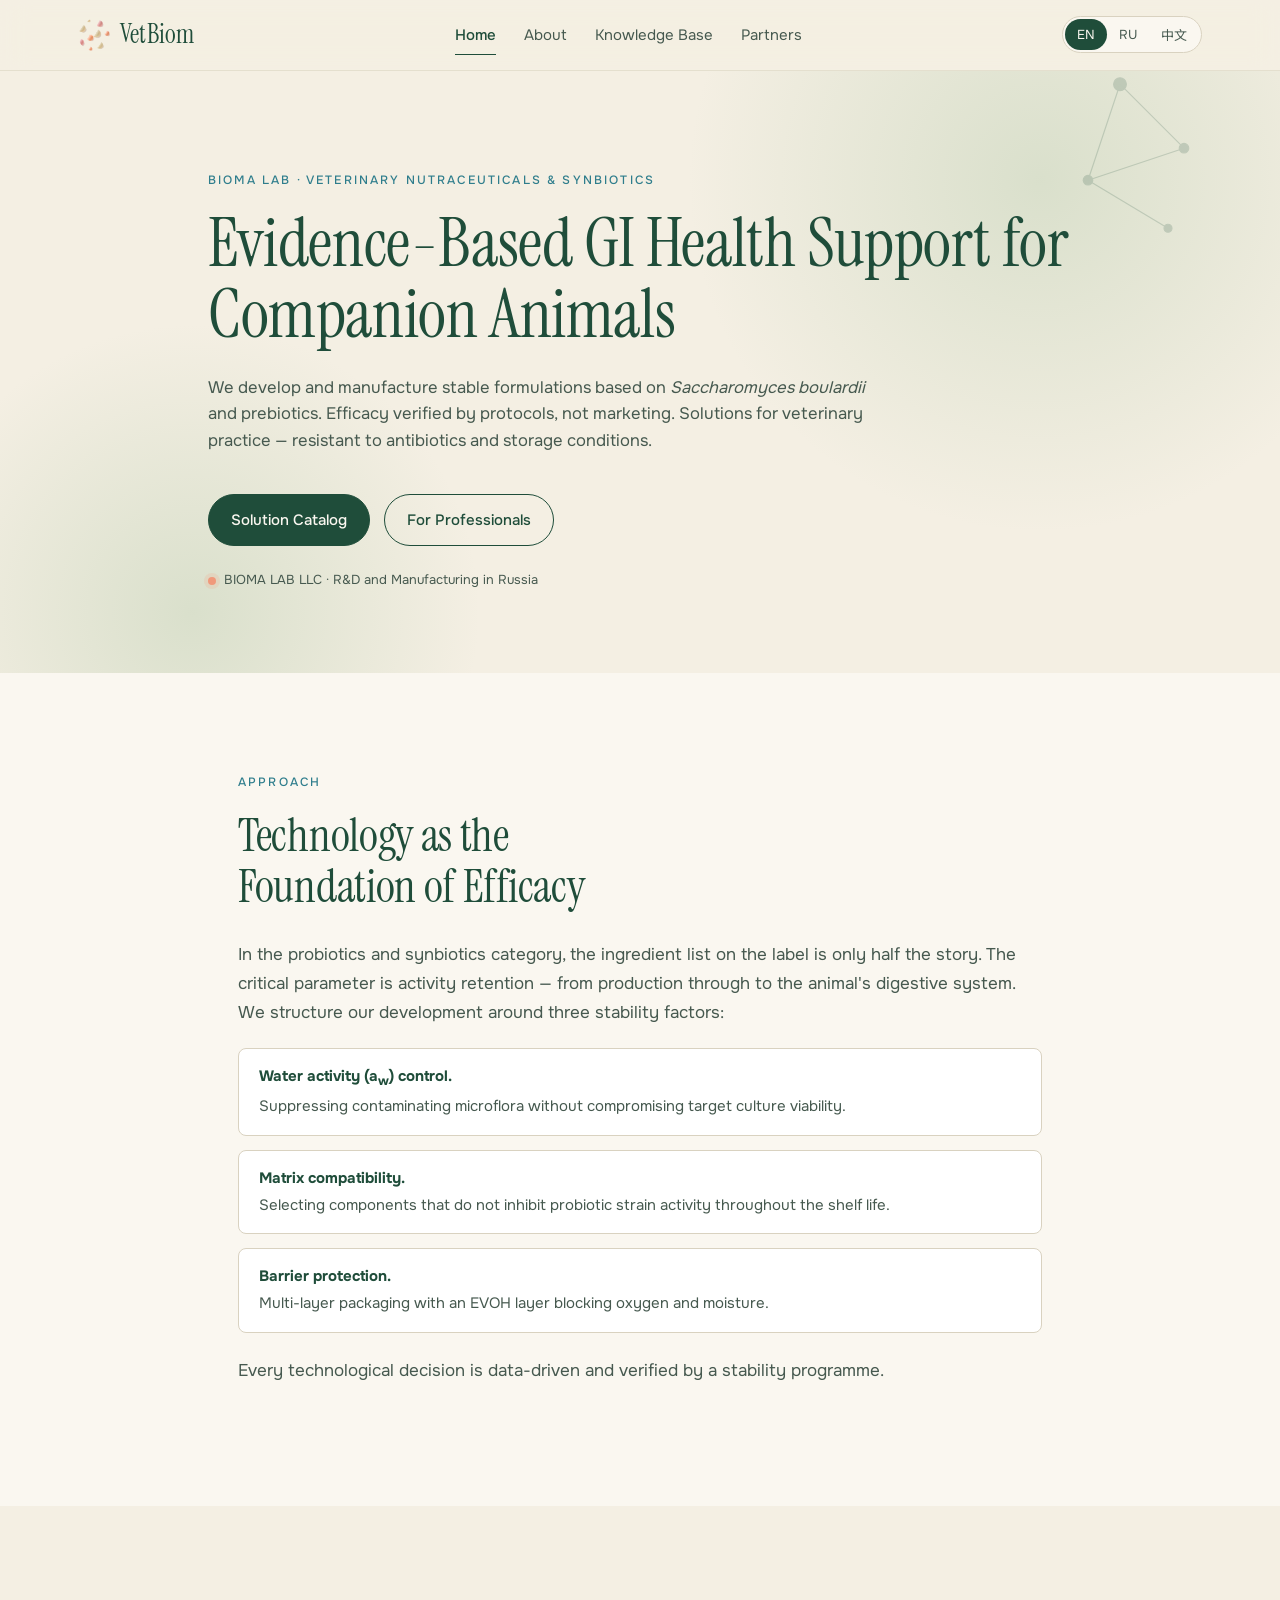
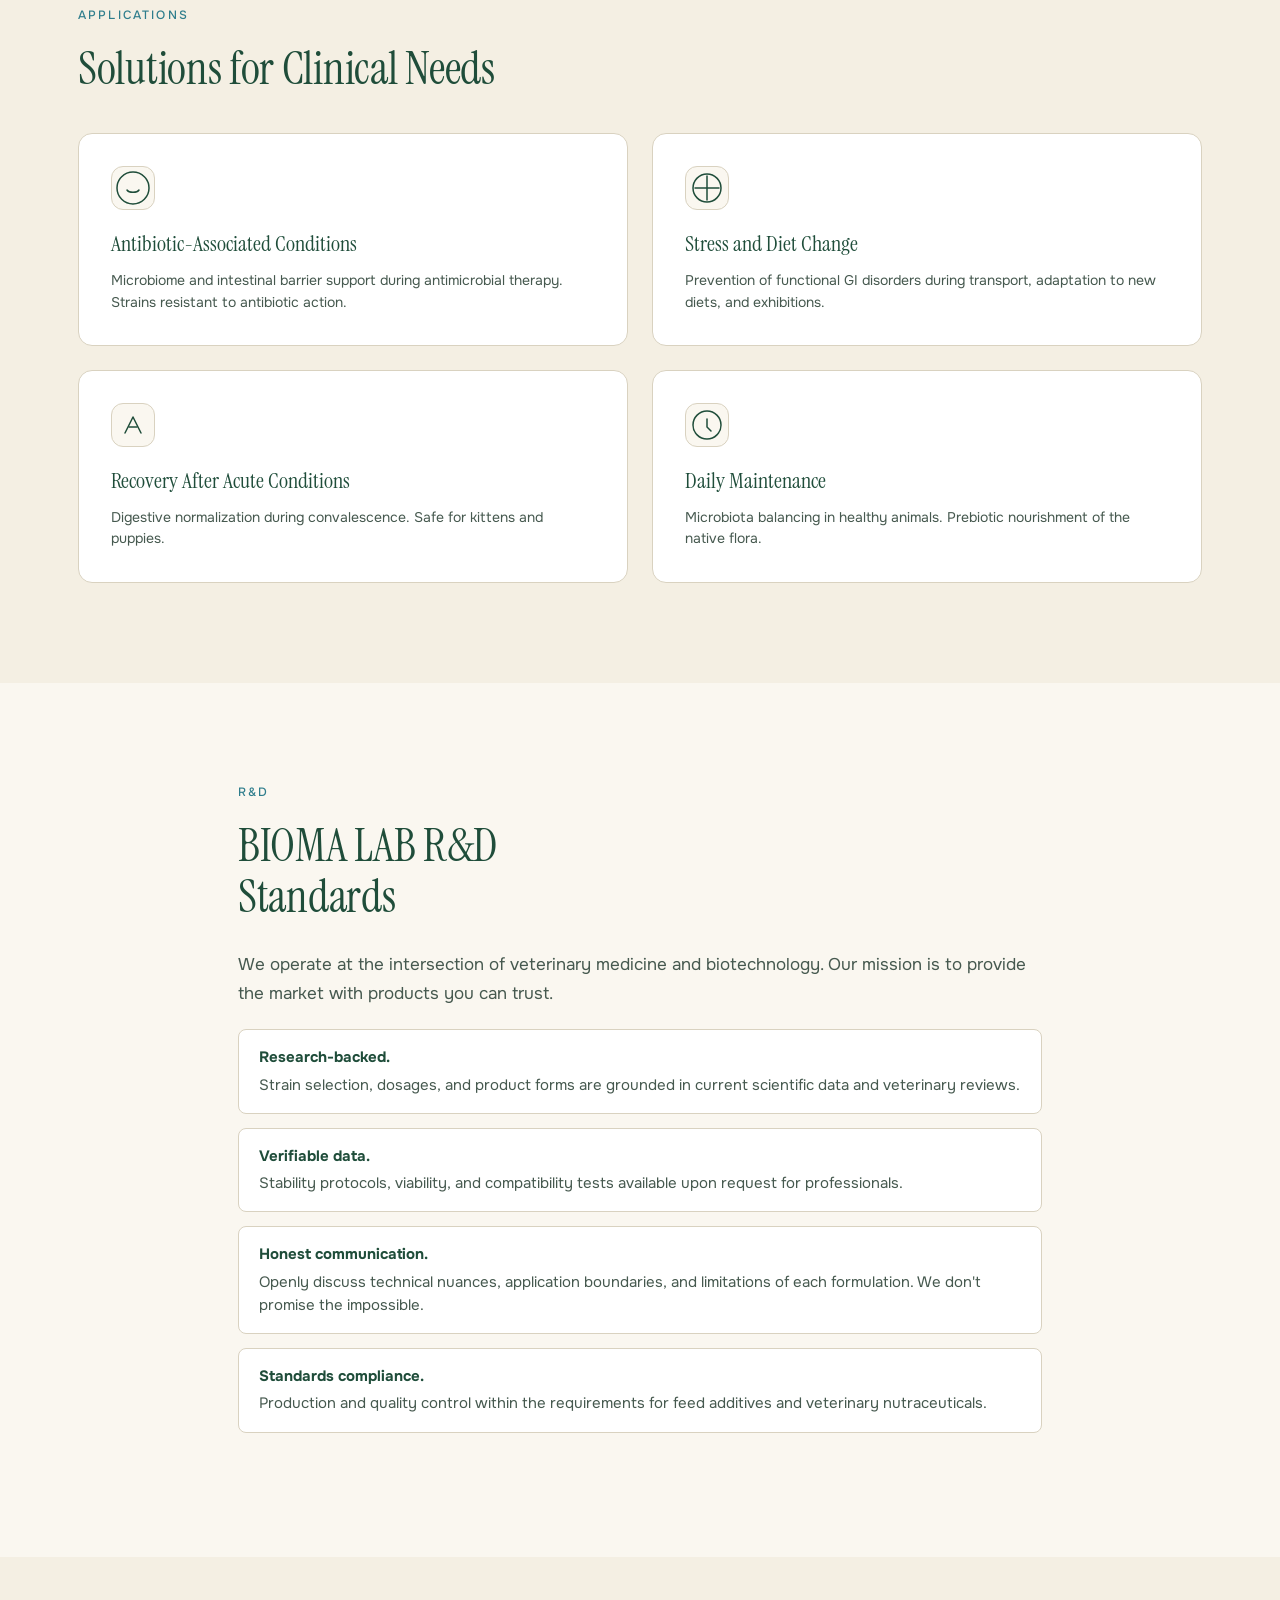
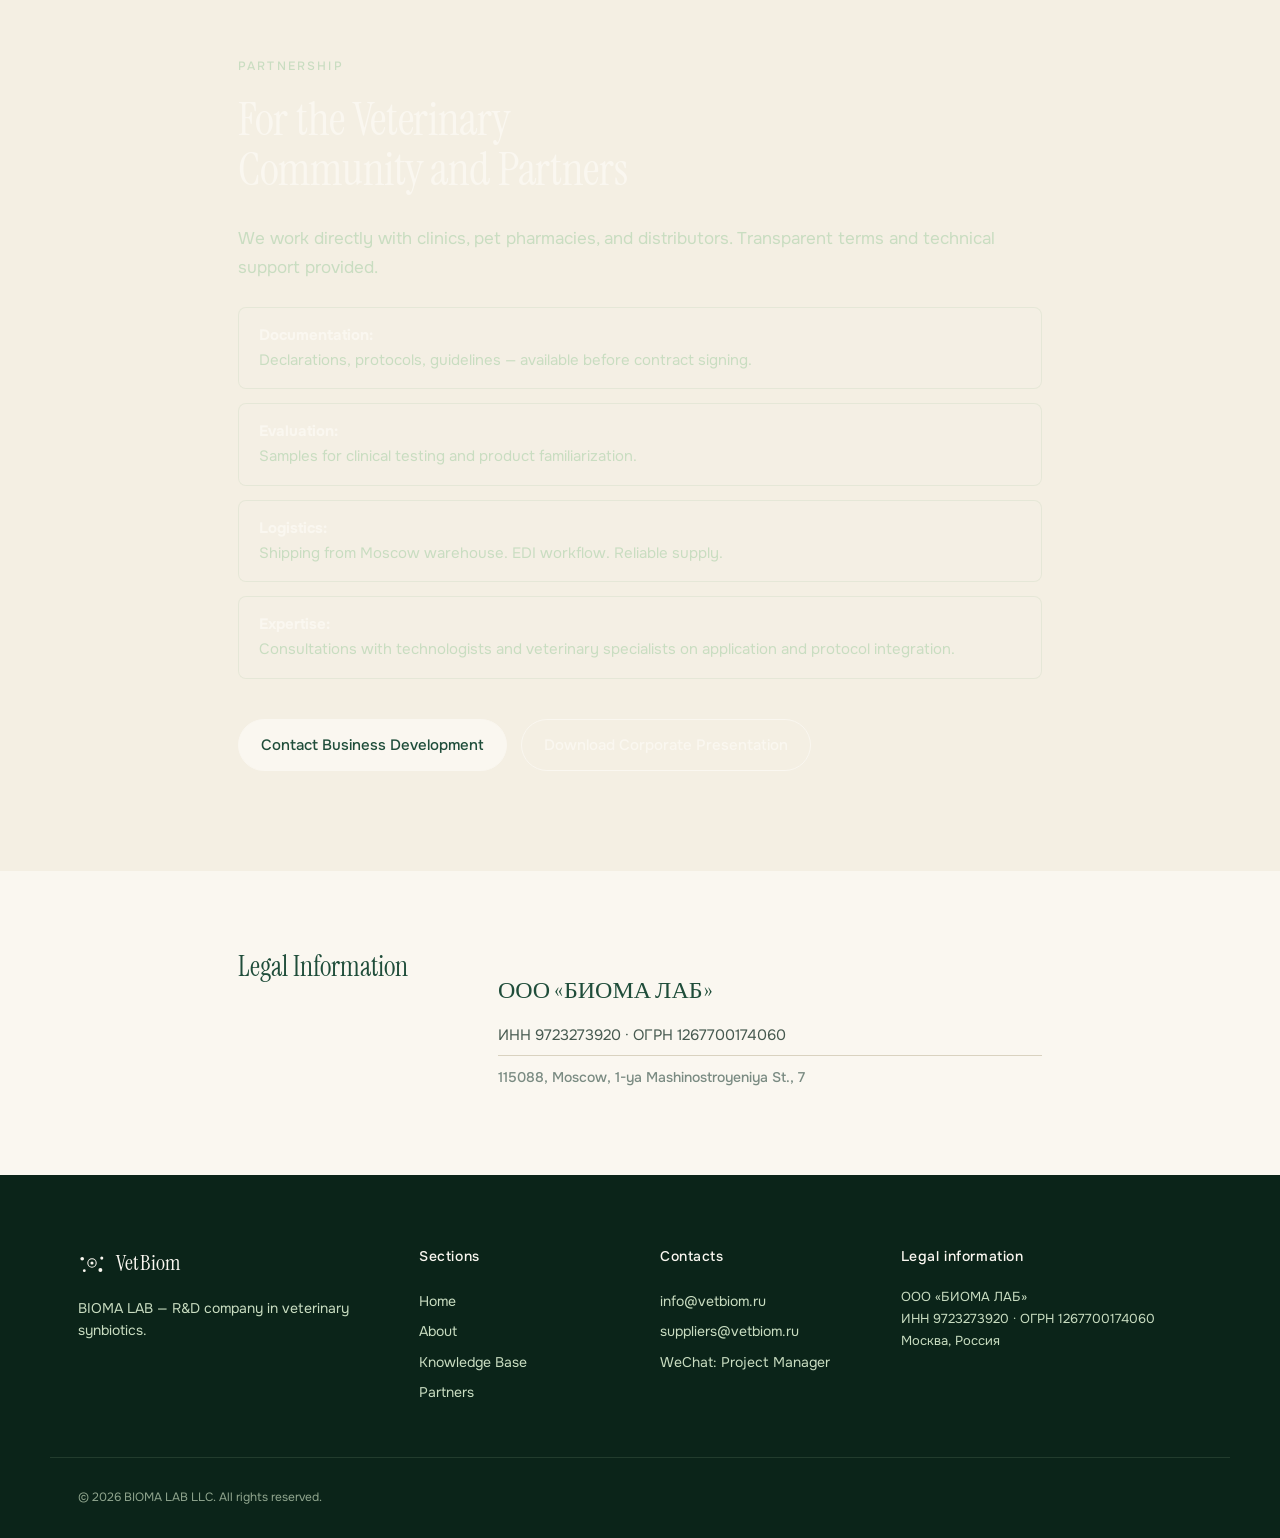
==== commit ea0f6225: "Remove emojis from partnership section, keep consistent main style across all new sections" ====
--- a/index.html
+++ b/index.html
@@ -147,10 +147,10 @@
       <div class="partnership-list" data-i18n="home.partnership.body">
         <p>Работаем напрямую с клиниками, зооаптеками и дистрибьюторами. Обеспечиваем прозрачные условия и техническую поддержку.</p>
         <ul>
-          <li><strong>📄 Документация:</strong> Декларации, протоколы, методические рекомендации — доступны до заключения договора.</li>
-          <li><strong>🧪 Оценка:</strong> Образцы для клинического тестирования и ознакомления с продуктом.</li>
-          <li><strong>⚡ Логистика:</strong> Отгрузка со склада в Москве. Работа через ЭДО. Стабильные поставки.</li>
-          <li><strong>🎓 Экспертиза:</strong> Консультации технологов и ветеринарных специалистов по применению и интеграции в схемы.</li>
+          <li><strong>Документация:</strong> Декларации, протоколы, методические рекомендации — доступны до заключения договора.</li>
+          <li><strong>Оценка:</strong> Образцы для клинического тестирования и ознакомления с продуктом.</li>
+          <li><strong>Логистика:</strong> Отгрузка со склада в Москве. Работа через ЭДО. Стабильные поставки.</li>
+          <li><strong>Экспертиза:</strong> Консультации технологов и ветеринарных специалистов по применению и интеграции в схемы.</li>
         </ul>
       </div>
       <div class="partnership-cta">
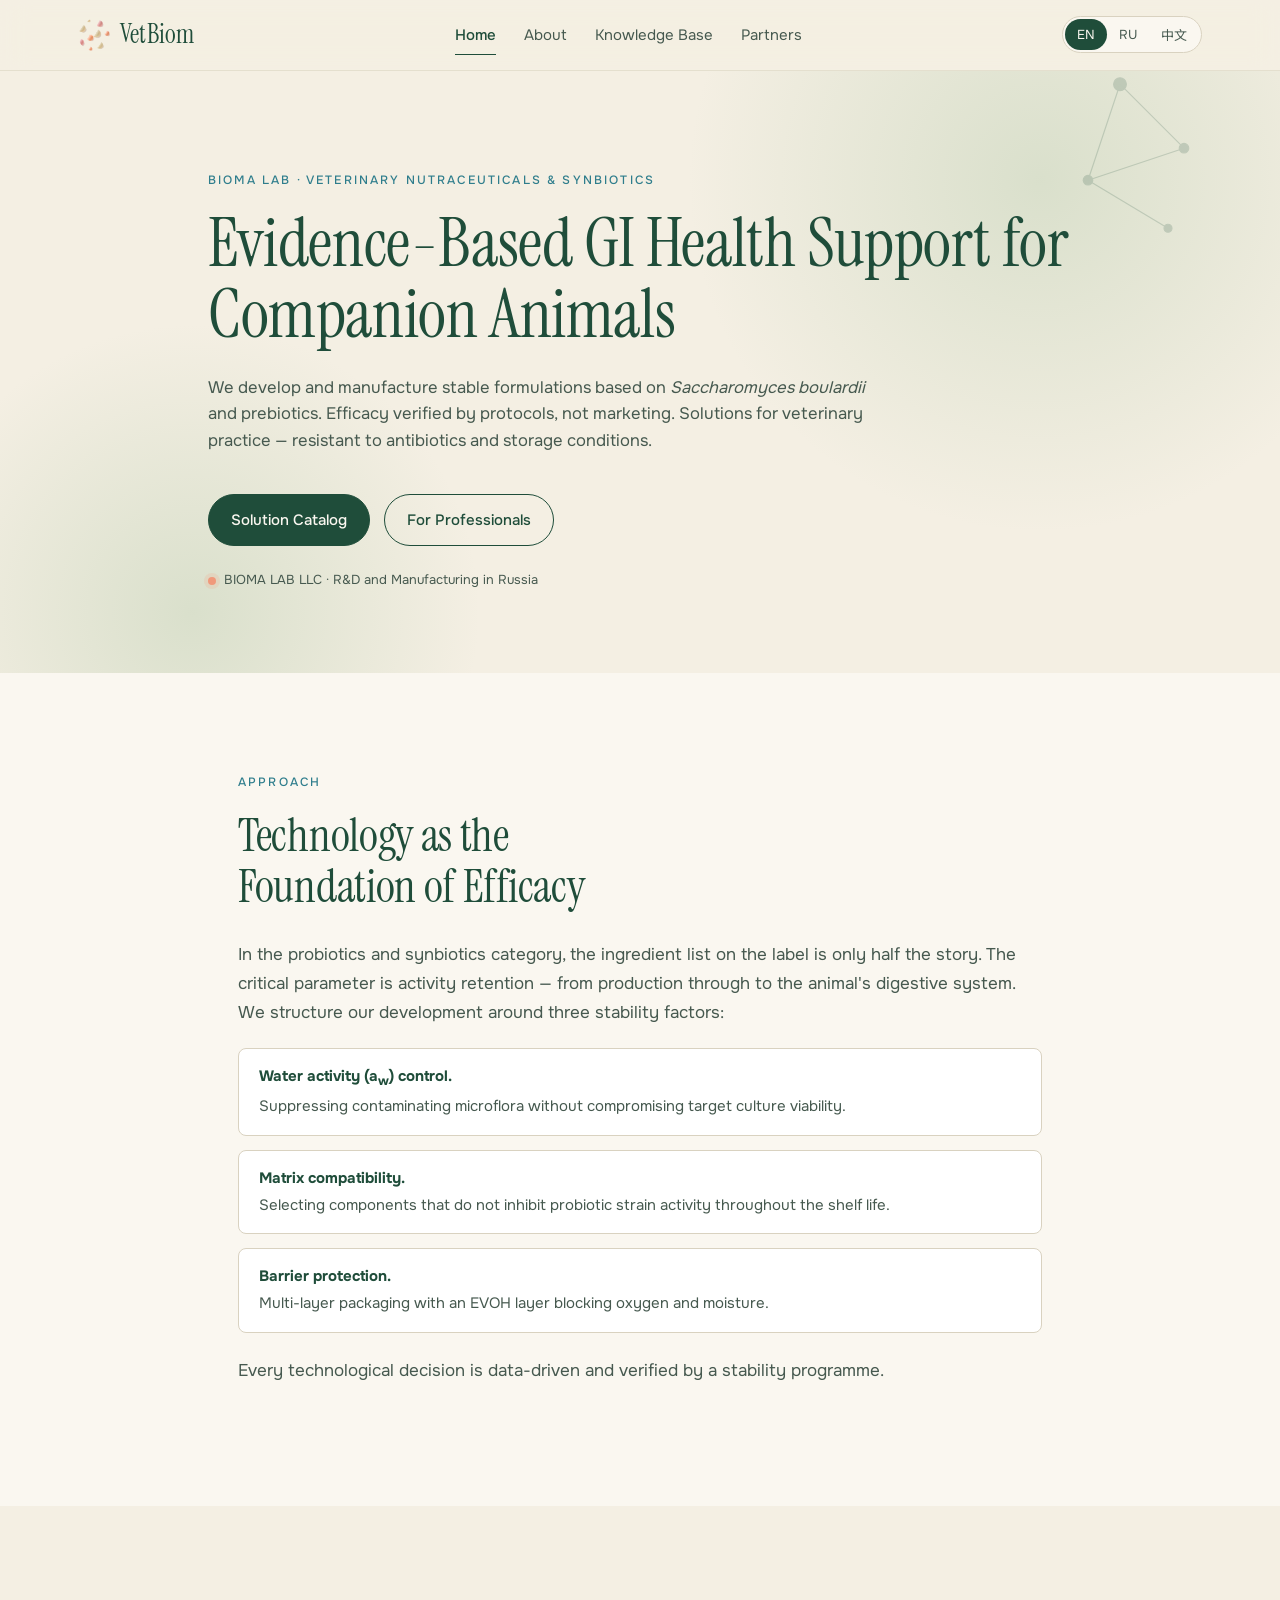
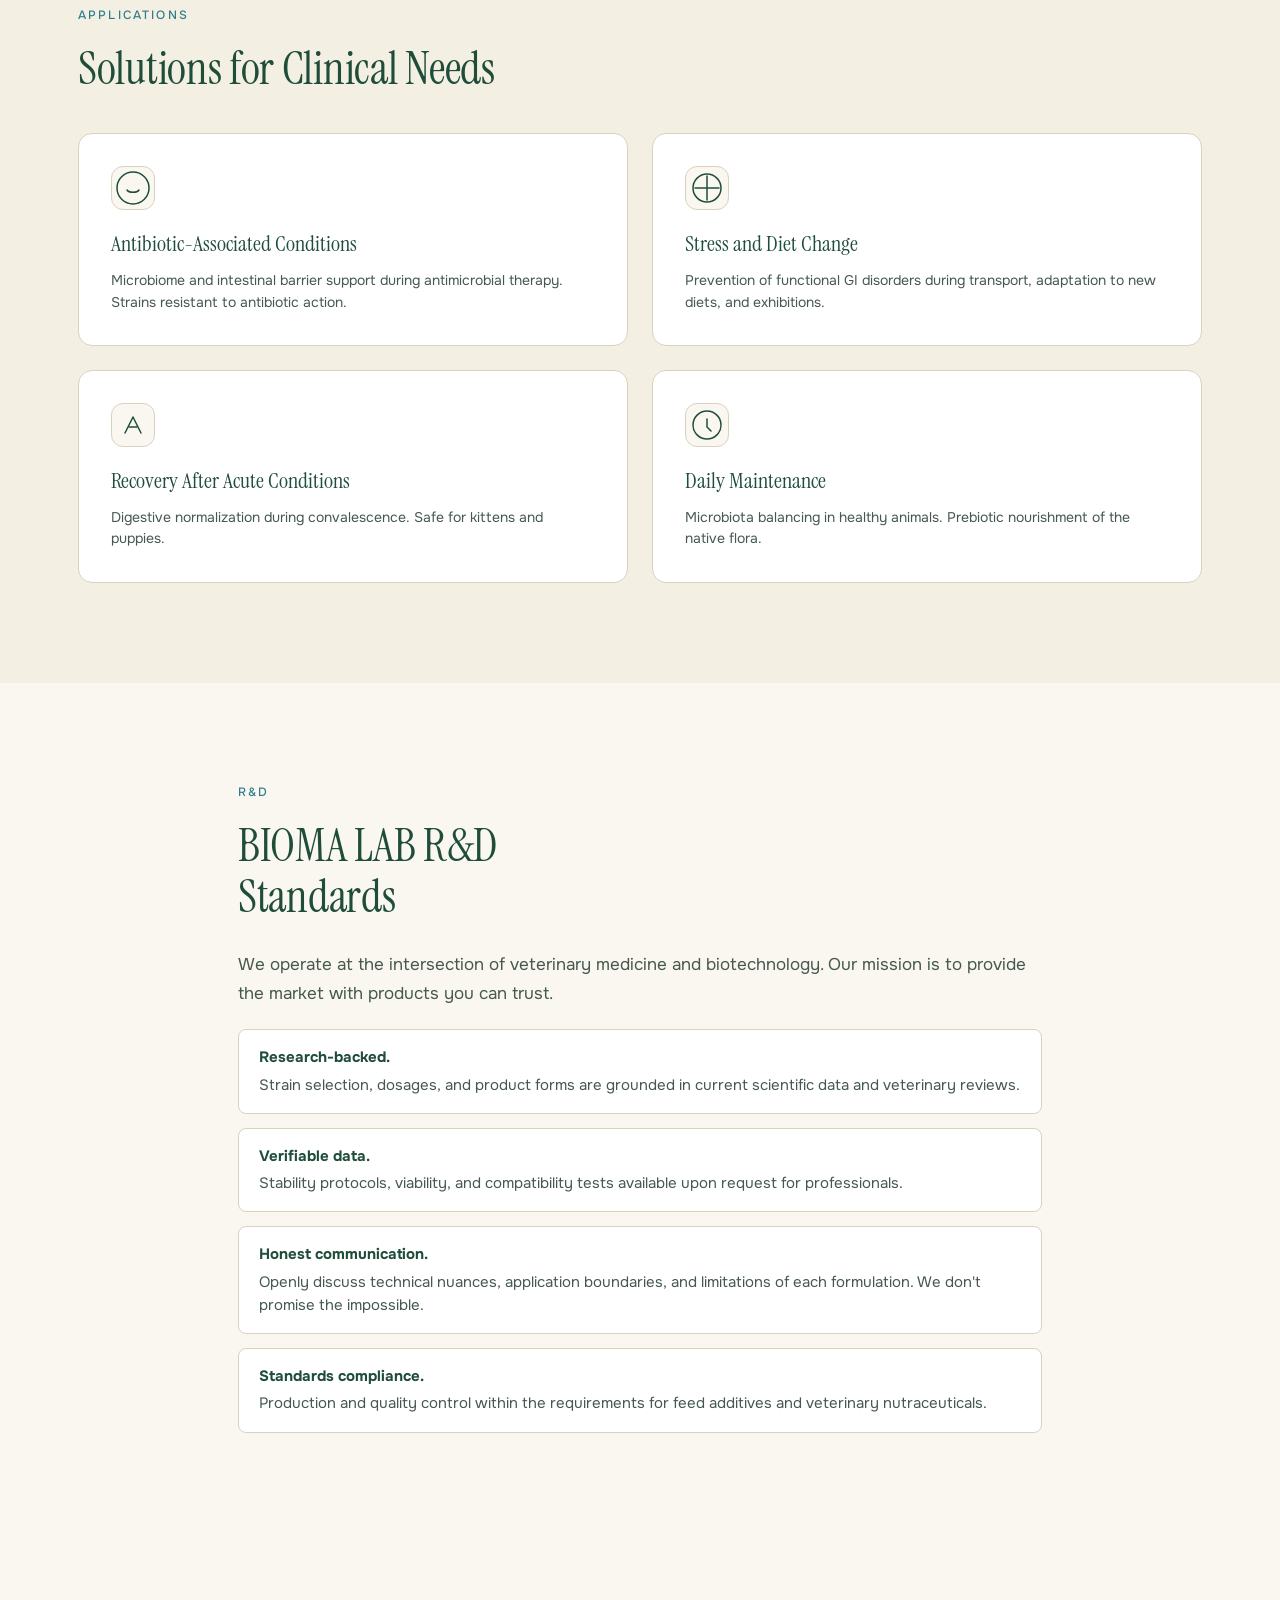
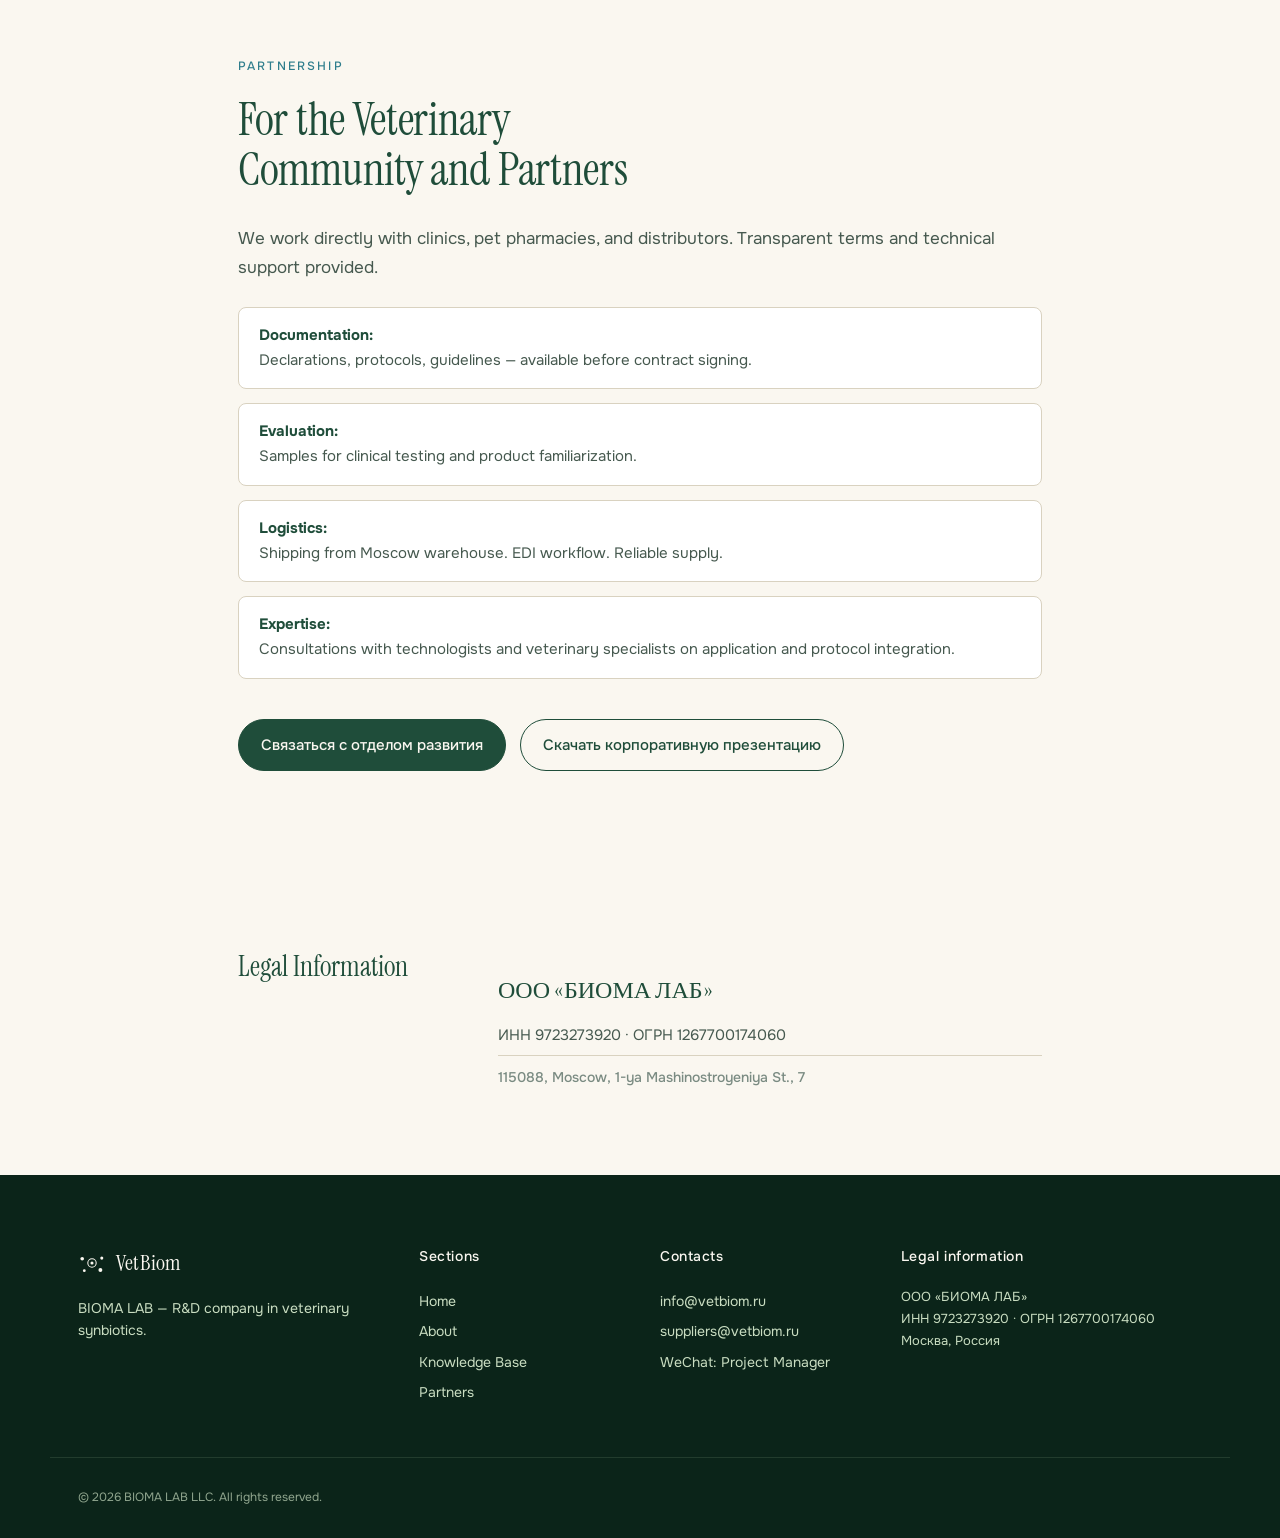
==== commit 80283ab0: "Fix partnership section readability: light bg, green buttons - Change section from section-dark to s" ====
--- a/index.html
+++ b/index.html
@@ -140,10 +140,10 @@
   </section>
 
   <!-- ===== СОТРУДНИЧЕСТВО ===== -->
-  <section class="section section-dark">
+  <section class="section section-tinted">
     <div class="container narrow">
-      <p class="eyebrow eyebrow-light" data-i18n="home.partnership.eyebrow">Сотрудничество</p>
-      <h2 class="section-title section-title-light" data-i18n="home.partnership.title">Для ветеринарного сообщества и партнёров</h2>
+      <p class="eyebrow" data-i18n="home.partnership.eyebrow">Сотрудничество</p>
+      <h2 class="section-title" data-i18n="home.partnership.title">Для ветеринарного сообщества и партнёров</h2>
       <div class="partnership-list" data-i18n="home.partnership.body">
         <p>Работаем напрямую с клиниками, зооаптеками и дистрибьюторами. Обеспечиваем прозрачные условия и техническую поддержку.</p>
         <ul>
@@ -154,8 +154,8 @@
         </ul>
       </div>
       <div class="partnership-cta">
-        <a href="partners.html" class="btn btn-light" data-i18n="home.partnership.btn1">Связаться с отделом развития</a>
-        <a href="BIOMA_LAB_brochure.pdf" class="btn btn-ghost btn-light-outline" data-i18n="home.partnership.btn2">Скачать корпоративную презентацию</a>
+        <a href="partners.html" class="btn btn-primary">Связаться с отделом развития</a>
+        <a href="BIOMA_LAB_brochure.pdf" class="btn btn-ghost">Скачать корпоративную презентацию</a>
       </div>
     </div>
   </section>
--- a/styles.css
+++ b/styles.css
@@ -711,18 +711,19 @@
   gap: 24px;
   align-items: center;
 }
-.wechat-block .qr-placeholder {
+.wechat-block .wechat-qr {
   width: 120px; height: 120px;
   background: white;
-  border: 1px dashed var(--line);
+  border: 1px solid var(--line);
   border-radius: 8px;
-  display: flex; flex-direction: column;
+  display: flex;
   align-items: center; justify-content: center;
-  gap: 6px;
-  font-size: 11px; color: var(--ink-3);
-  letter-spacing: 0.08em; text-transform: uppercase;
-  text-align: center;
-  padding: 8px;
+  overflow: hidden;
+}
+.wechat-block .wechat-qr img {
+  display: block;
+  width: 100%; height: 100%;
+  object-fit: contain;
 }
 .wechat-block h4 {
   margin: 0 0 8px;
@@ -904,7 +905,7 @@
 }
 
 /* =====================================================
-   PARTNERSHIP (home — dark section)
+   PARTNERSHIP (home — tinted section)
    ===================================================== */
 .section-alt {
   background: var(--cream);
@@ -915,7 +916,7 @@
 }
 .partnership-list p {
   font-size: 17px; line-height: 1.7;
-  color: var(--sage-2); margin: 0 0 24px;
+  color: var(--ink-2); margin: 0 0 24px;
 }
 .partnership-list ul {
   list-style: none; padding: 0; margin: 0;
@@ -923,28 +924,19 @@
 }
 .partnership-list li {
   padding: 16px 20px;
-  background: rgba(255,255,255,0.06);
-  border: 1px solid rgba(168,195,160,0.2);
+  background: var(--paper);
+  border: 1px solid var(--line);
   border-radius: var(--radius-sm);
   font-size: 15px; line-height: 1.55;
-  color: var(--sage-2);
+  color: var(--ink-2);
 }
 .partnership-list li strong {
-  color: var(--cream); display: block;
+  color: var(--forest); display: block;
   margin-bottom: 2px;
 }
 .partnership-cta {
   display: flex; gap: 14px; flex-wrap: wrap;
   margin-top: 40px;
-}
-.btn-light-outline {
-  background: transparent;
-  color: var(--cream);
-  border-color: var(--cream);
-}
-.btn-light-outline:hover {
-  background: var(--cream);
-  color: var(--forest);
 }
 
 /* =====================================================
@@ -1007,7 +999,7 @@
   .also-list { grid-template-columns: 1fr; }
   .kb-cta { grid-template-columns: 1fr; }
   .wechat-block { grid-template-columns: 1fr; text-align: center; }
-  .wechat-block .qr-placeholder { margin: 0 auto; }
+  .wechat-block .wechat-qr { margin: 0 auto; }
   .footer-grid { grid-template-columns: 1fr 1fr; }
 }
 @media (max-width: 640px) {
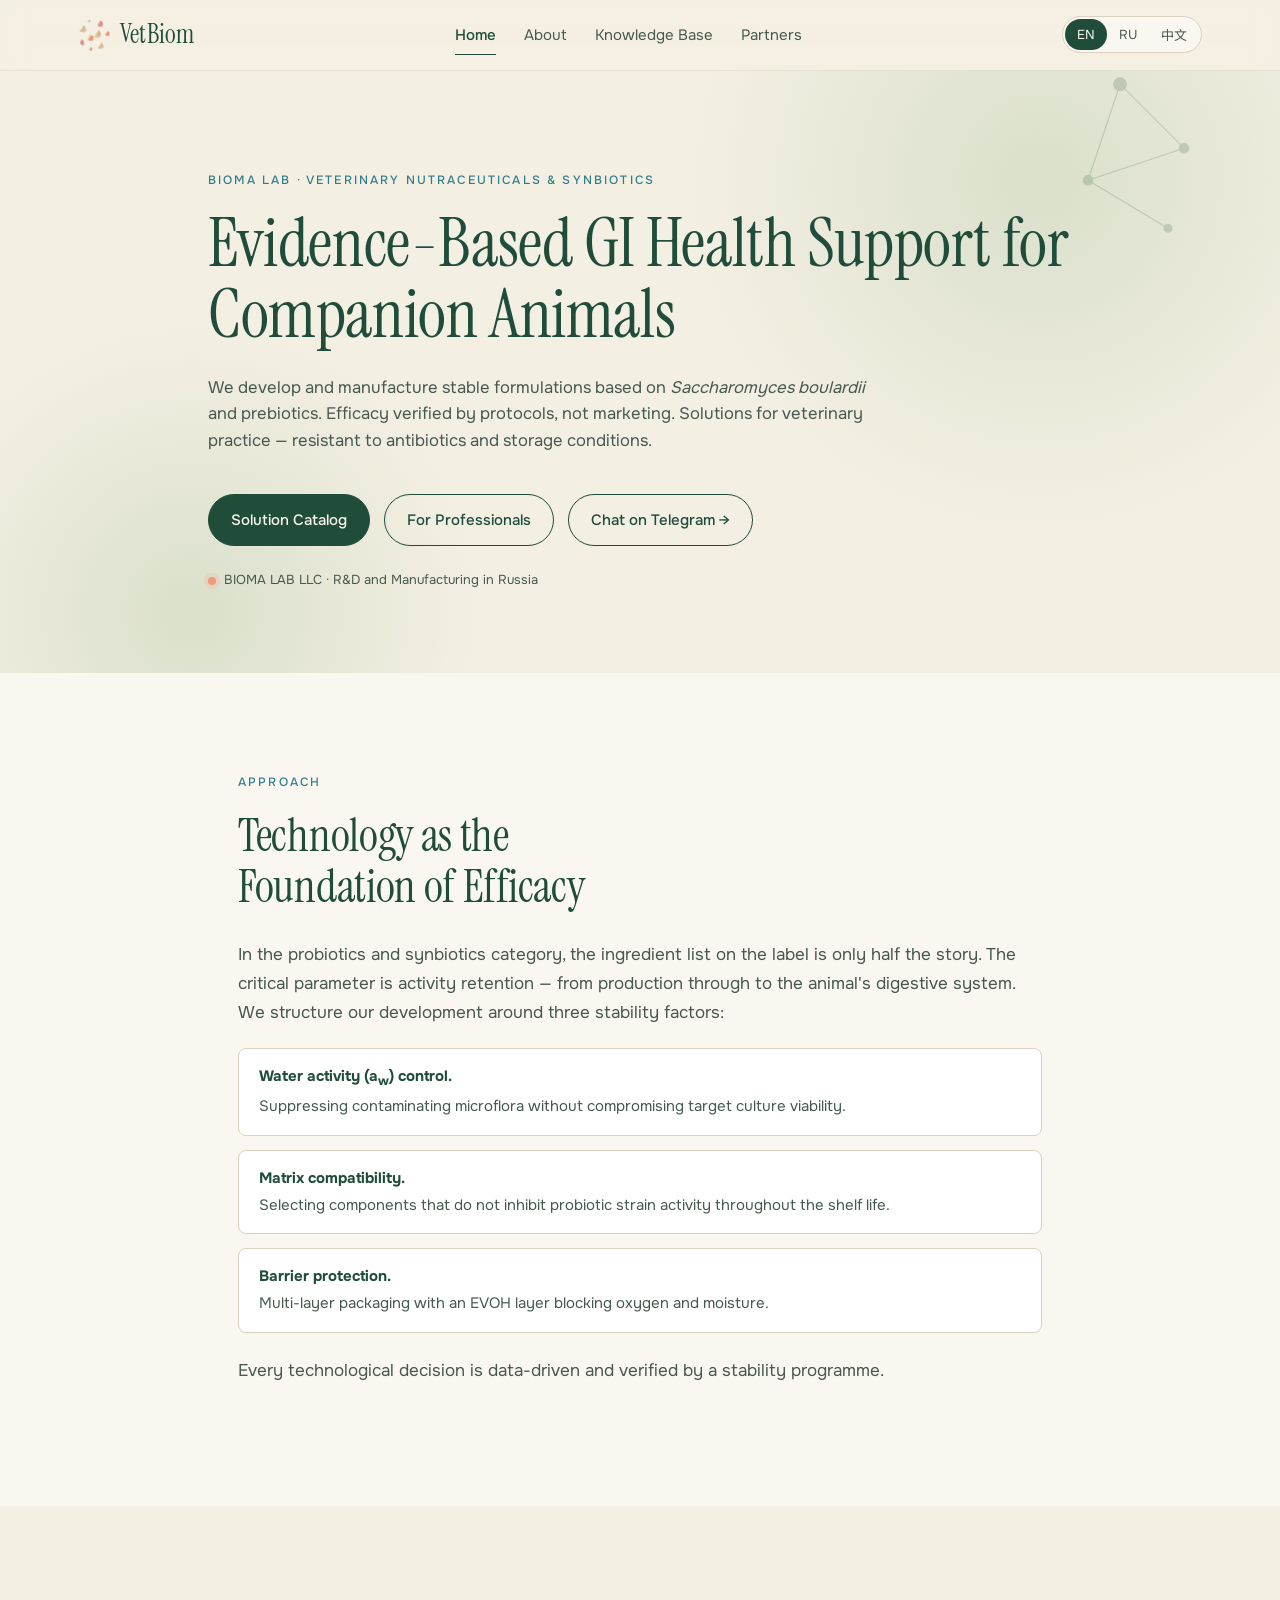
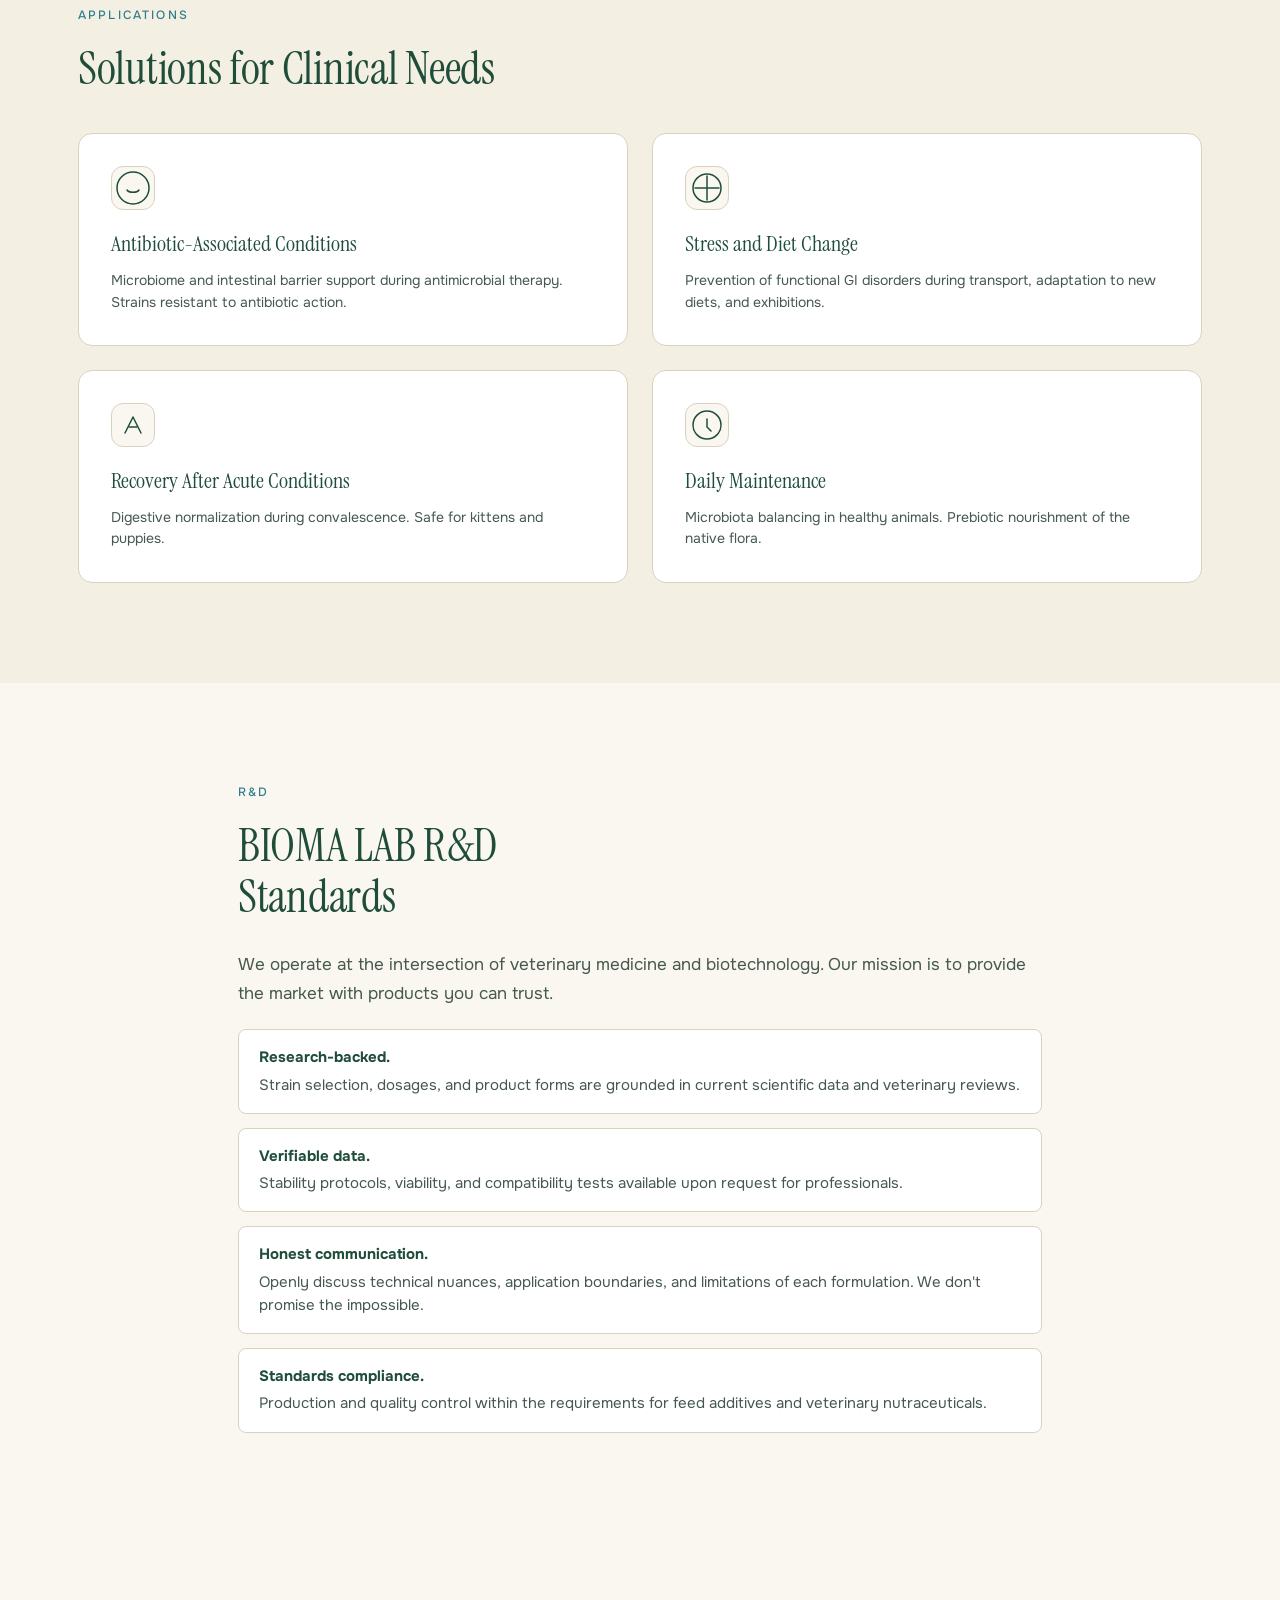
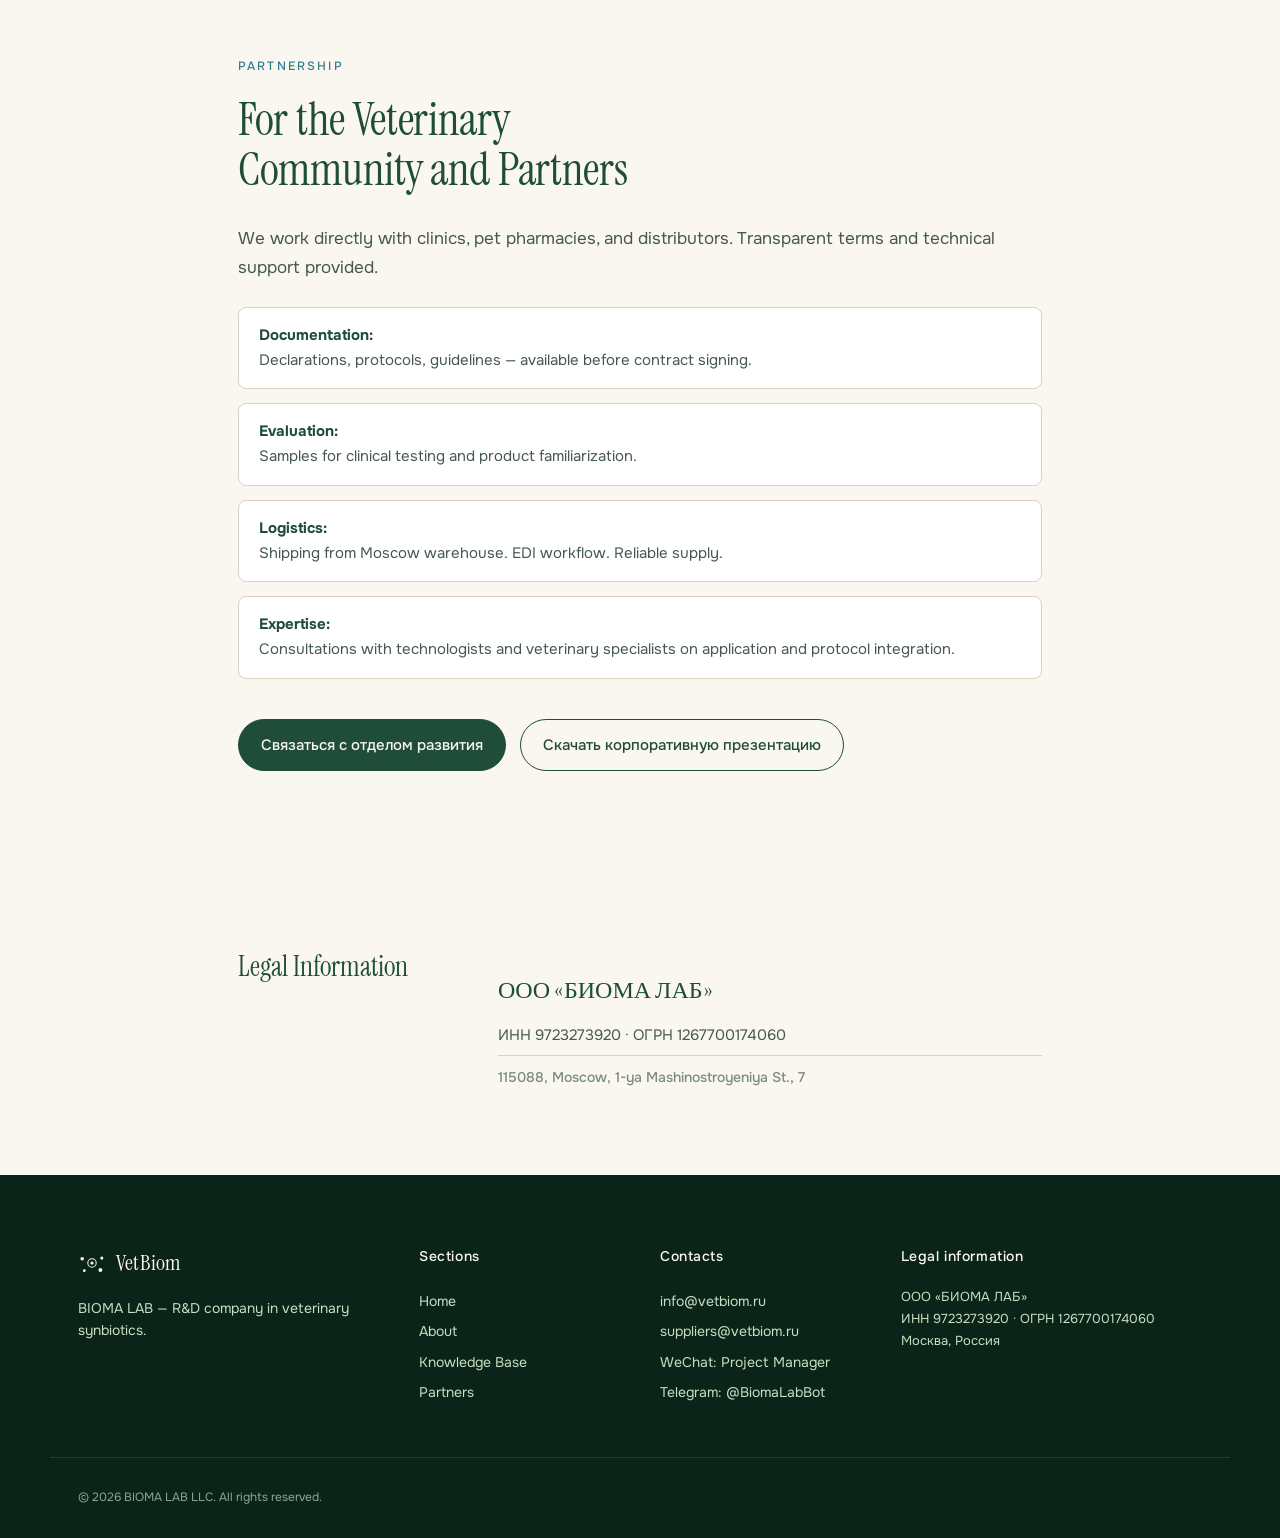
==== commit 9a587b67: "Add Telegram bot button to hero + footer" ====
--- a/index.html
+++ b/index.html
@@ -59,6 +59,7 @@
       <div class="hero-cta">
         <a href="knowledge.html" class="btn btn-primary" data-i18n="home.hero.cta1">Каталог решений</a>
         <a href="partners.html#vet" class="btn btn-ghost" data-i18n="home.hero.cta2">Для специалистов</a>
+        <a href="https://t.me/BiomaLabBot" class="btn btn-ghost" data-i18n="home.hero.cta3" target="_blank" rel="noopener">Консультация в Telegram →</a>
       </div>
       <div class="hero-meta">
         <span class="meta-dot"></span>
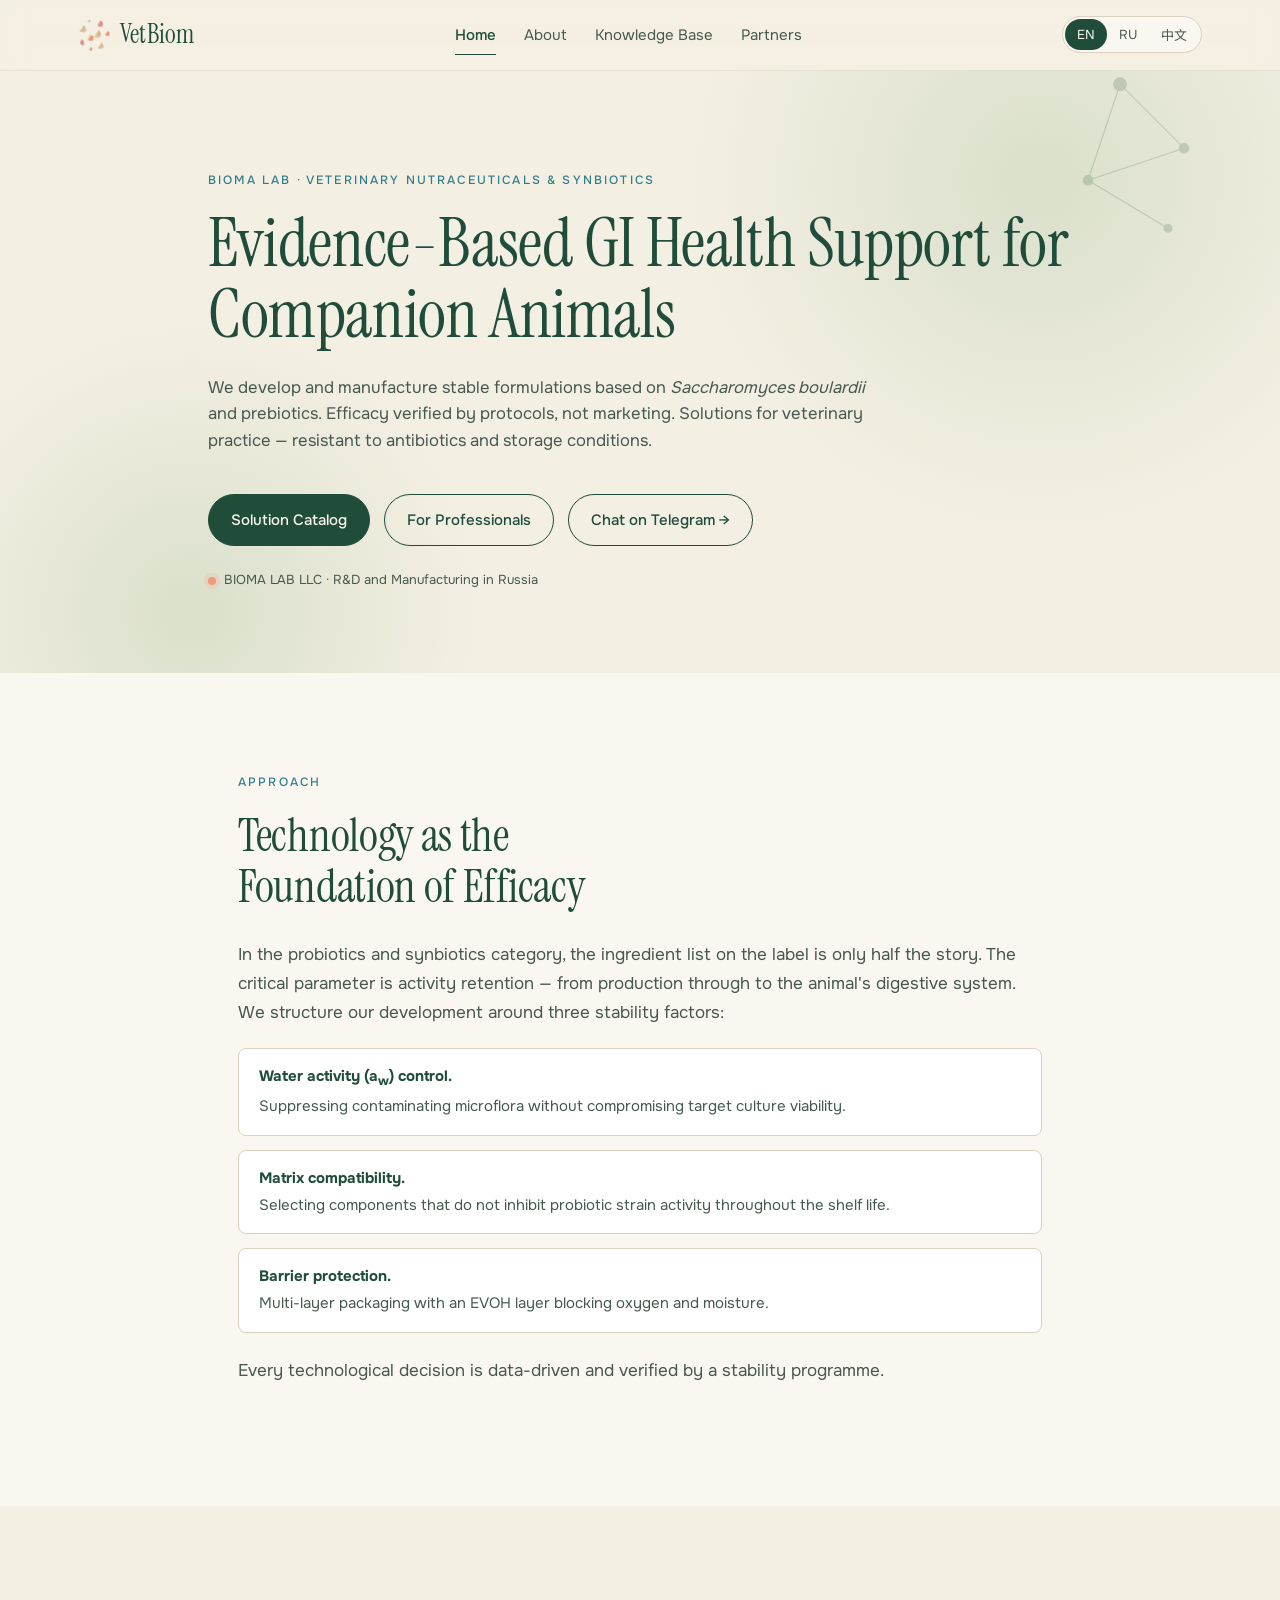
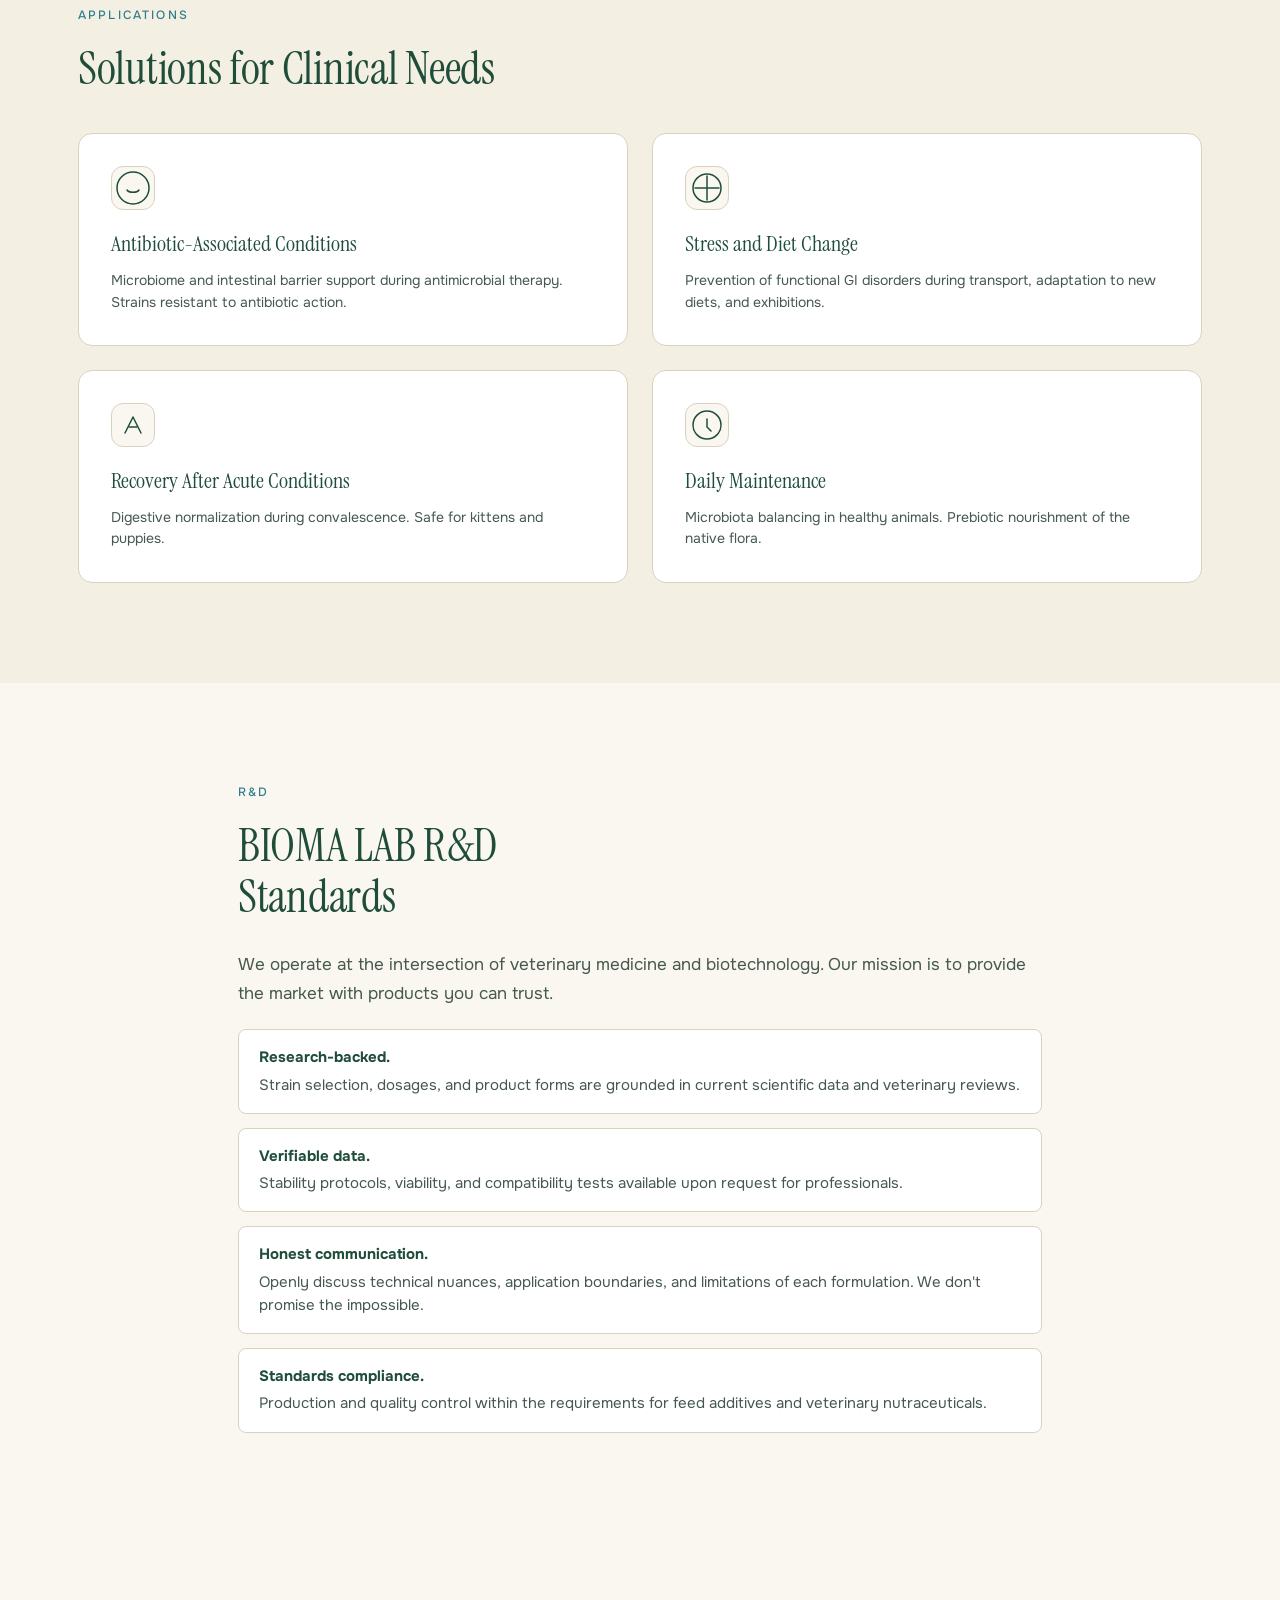
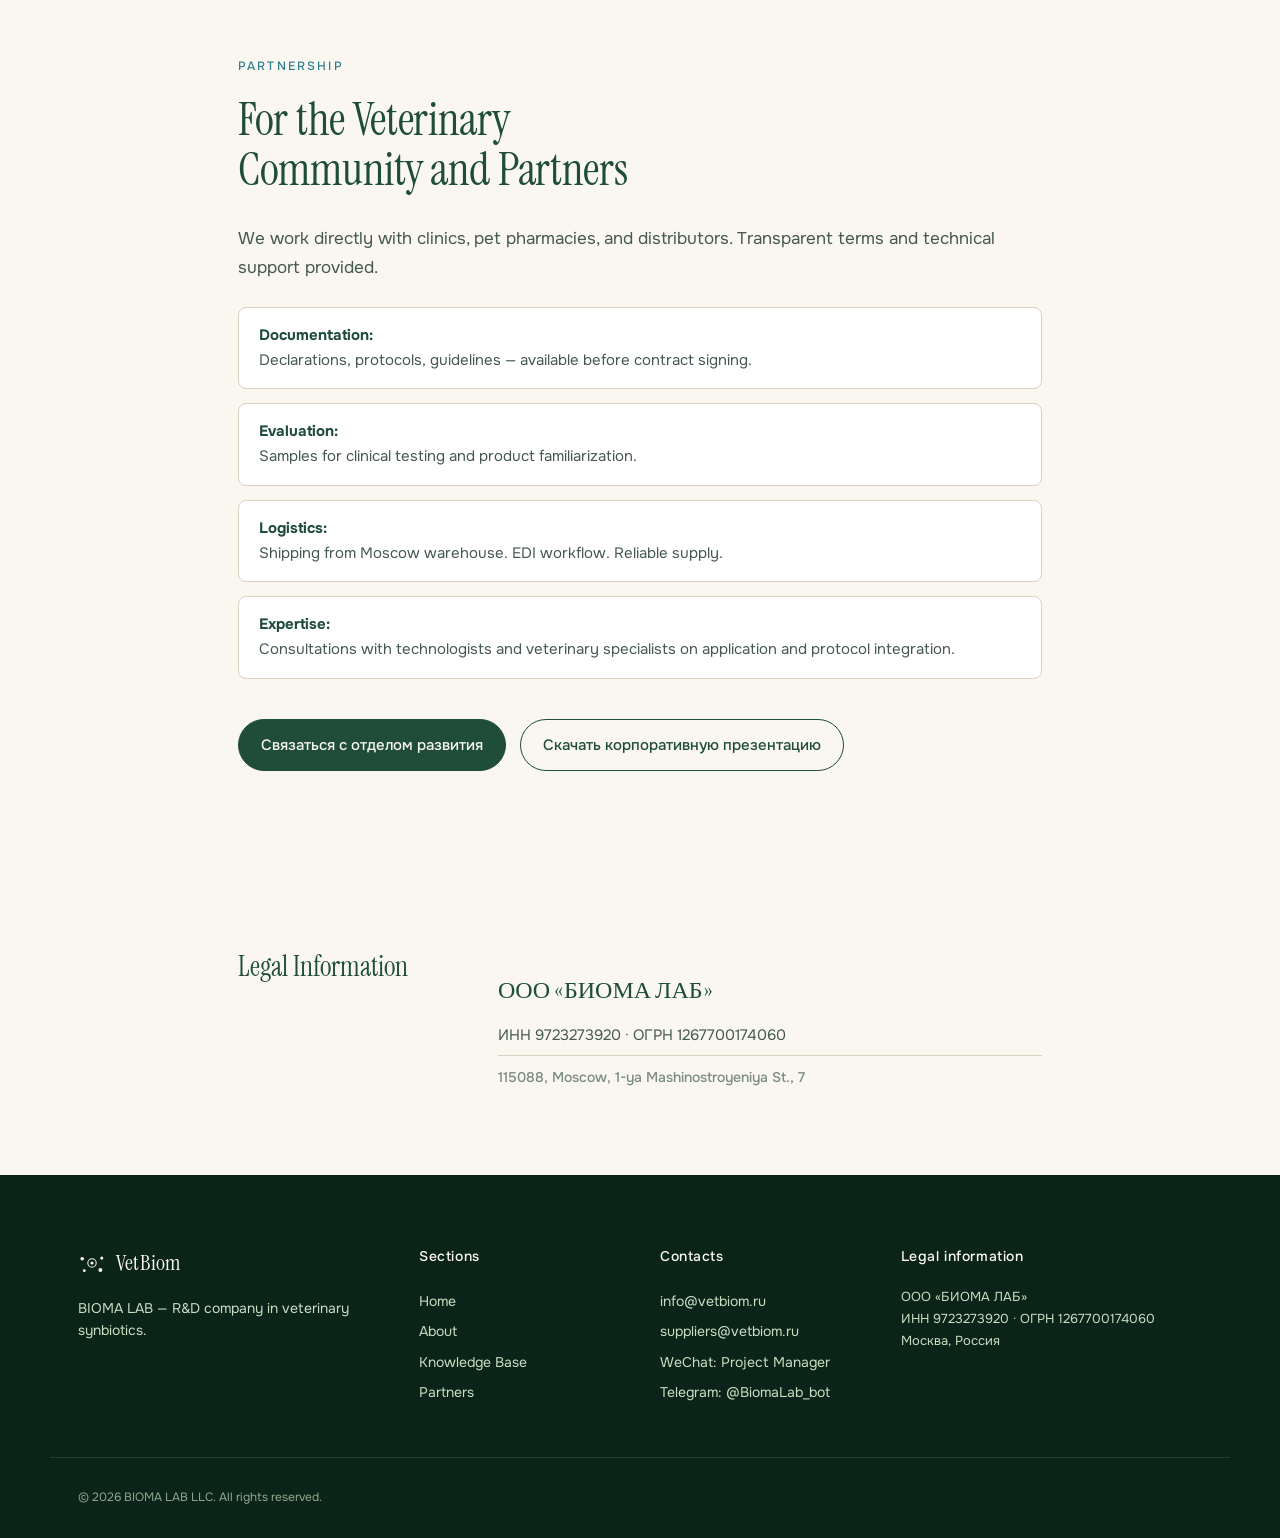
==== commit 82bcfb95: "Fix bot username: @BiomaLab_bot (was @BiomaLabBot)" ====
--- a/index.html
+++ b/index.html
@@ -59,7 +59,7 @@
       <div class="hero-cta">
         <a href="knowledge.html" class="btn btn-primary" data-i18n="home.hero.cta1">Каталог решений</a>
         <a href="partners.html#vet" class="btn btn-ghost" data-i18n="home.hero.cta2">Для специалистов</a>
-        <a href="https://t.me/BiomaLabBot" class="btn btn-ghost" data-i18n="home.hero.cta3" target="_blank" rel="noopener">Консультация в Telegram →</a>
+        <a href="https://t.me/BiomaLab_bot" class="btn btn-ghost" data-i18n="home.hero.cta3" target="_blank" rel="noopener">Консультация в Telegram →</a>
       </div>
       <div class="hero-meta">
         <span class="meta-dot"></span>
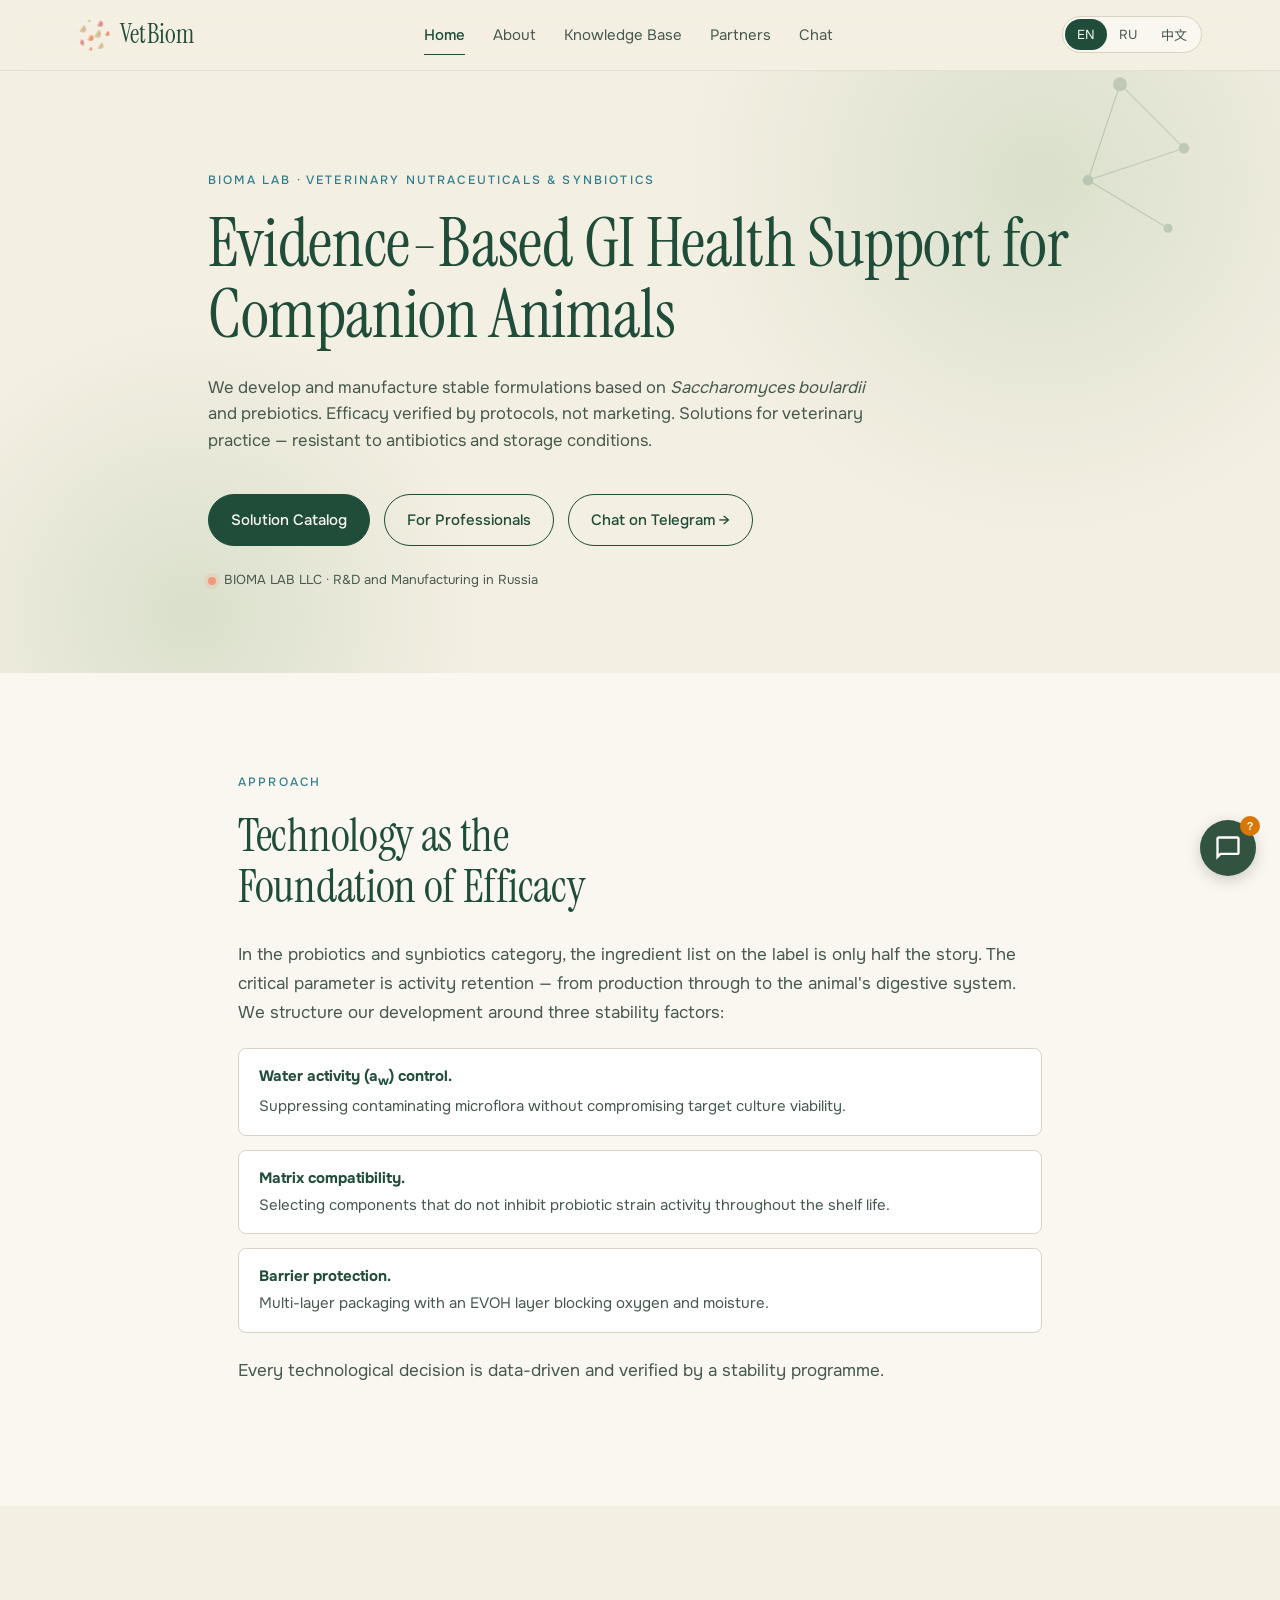
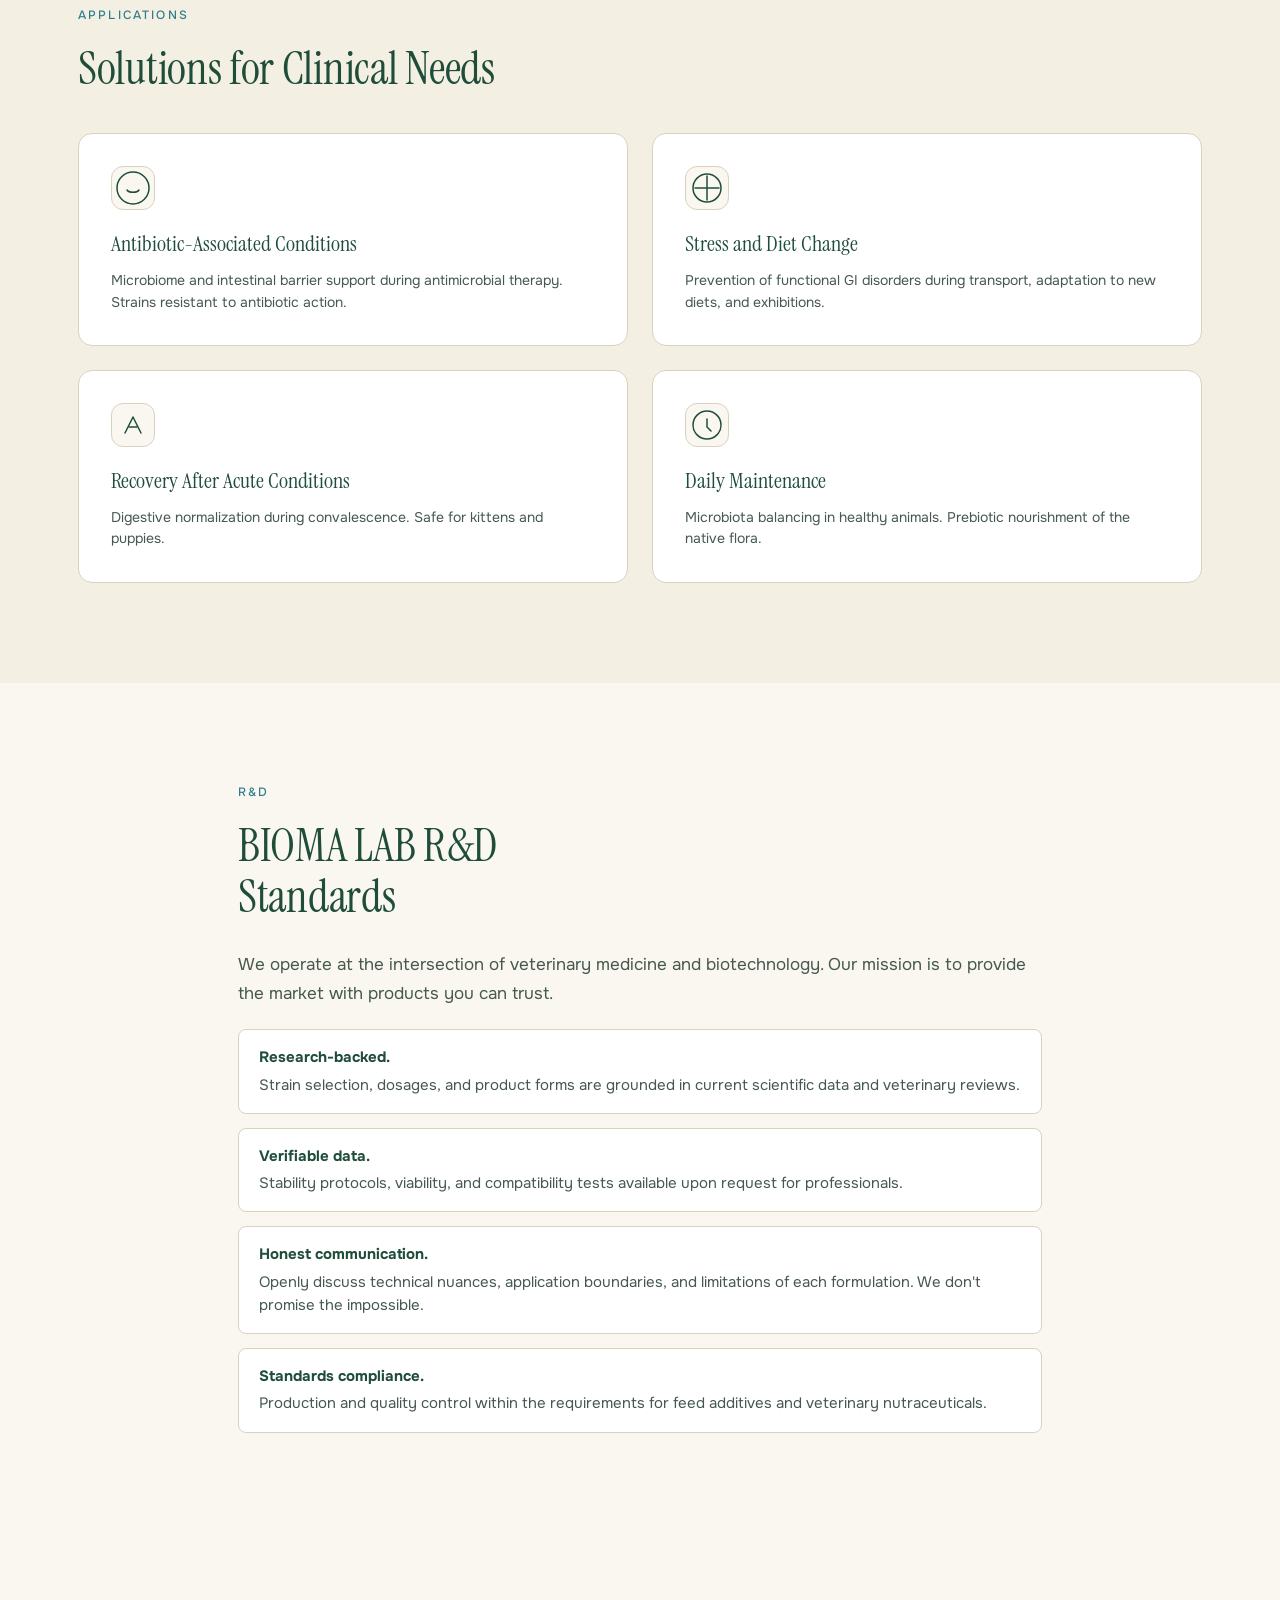
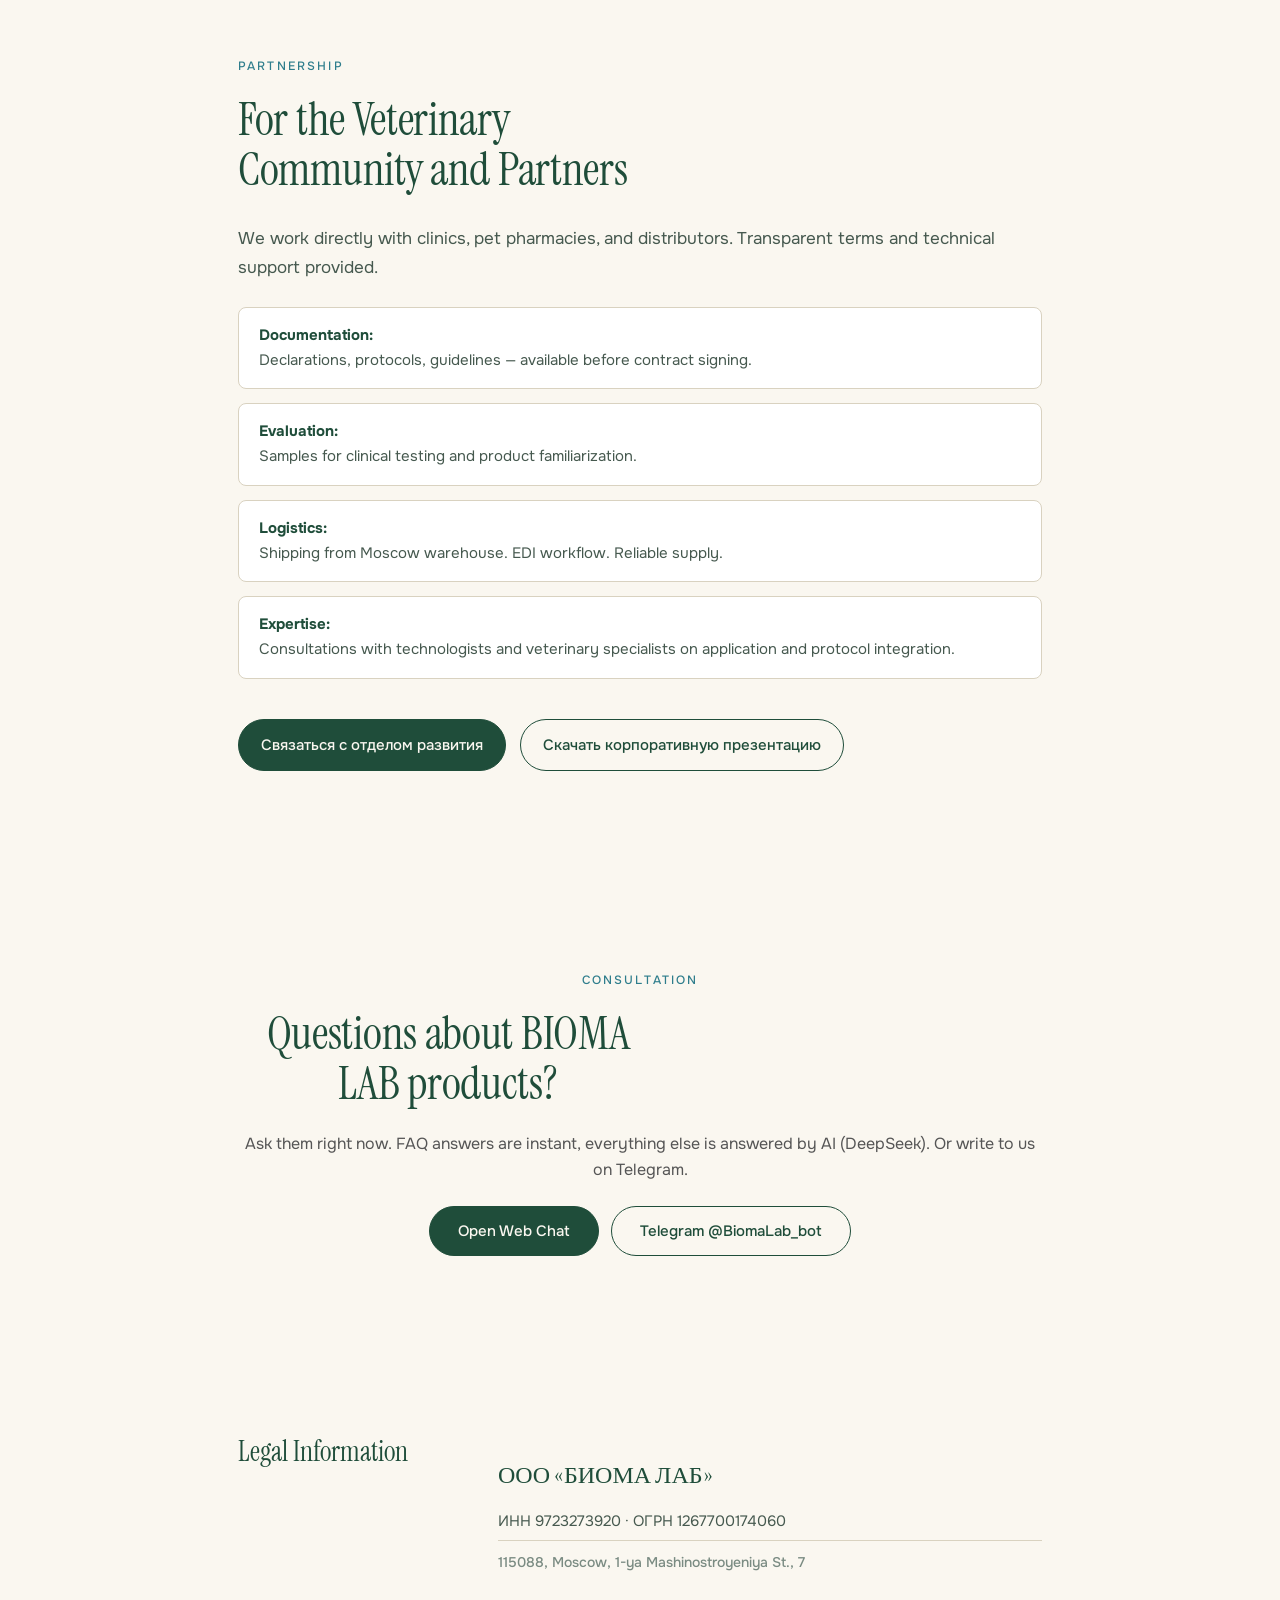
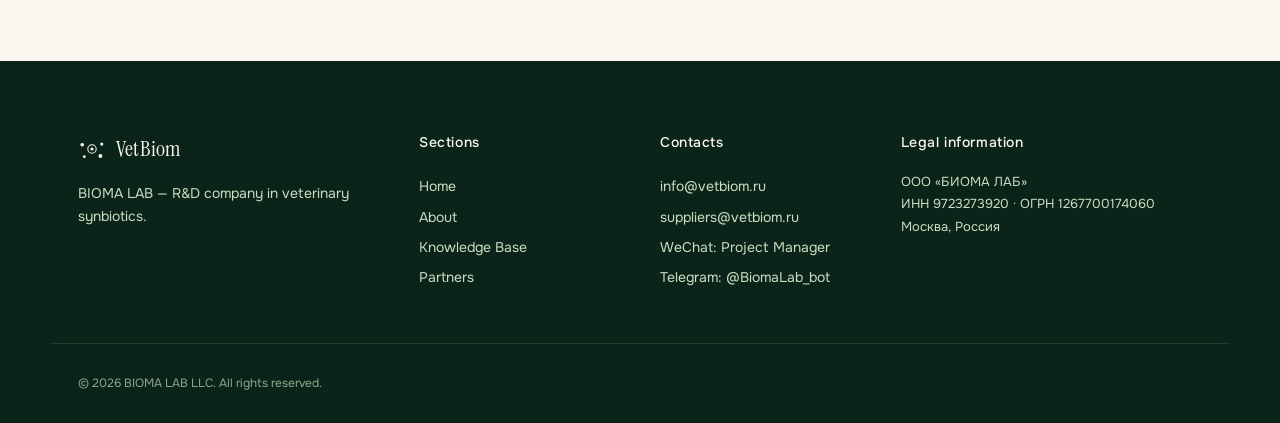
==== commit 249a3c97: "Добавлен self-contained FAQ-виджет (chat-widget.js) на все страницы - Плавающая кнопка чата в правом" ====
--- a/index.html
+++ b/index.html
@@ -161,6 +161,19 @@
     </div>
   </section>
 
+  <!-- ===== ЧАТ / ONLINE CONSULTATION ===== -->
+  <section class="section section-tinted">
+    <div class="container narrow" style="text-align:center;">
+      <p class="eyebrow" data-i18n="home.chat.eyebrow">Консультация</p>
+      <h2 class="section-title" data-i18n="home.chat.title">Есть вопросы о продукции BIOMA LAB?</h2>
+      <p style="font-size:16px;line-height:1.6;color:#555;margin-bottom:24px;" data-i18n="home.chat.text">Задайте их прямо сейчас. На частые вопросы отвечаем мгновенно, на всё остальное — через ИИ (DeepSeek). Или напишите в Telegram.</p>
+      <div style="display:flex;gap:12px;justify-content:center;flex-wrap:wrap;">
+        <a href="https://5.35.125.79:8080/chat/" class="btn btn-primary" target="_blank" rel="noopener" style="font-size:15px;padding:12px 28px;" data-i18n="home.chat.btnChat">Открыть веб-чат</a>
+        <a href="https://t.me/BiomaLab_bot" class="btn btn-ghost" target="_blank" rel="noopener" style="font-size:15px;padding:12px 28px;" data-i18n="home.chat.btnTelegram">Telegram @BiomaLab_bot</a>
+      </div>
+    </div>
+  </section>
+
   <!-- ===== ЮРИДИЧЕСКАЯ ИНФОРМАЦИЯ ===== -->
   <section class="section section-alt">
     <div class="container narrow">
@@ -181,5 +194,6 @@
 
 <script src="data.js"></script>
 <script src="common.js"></script>
+<script src="chat-widget.js"></script>
 </body>
 </html>
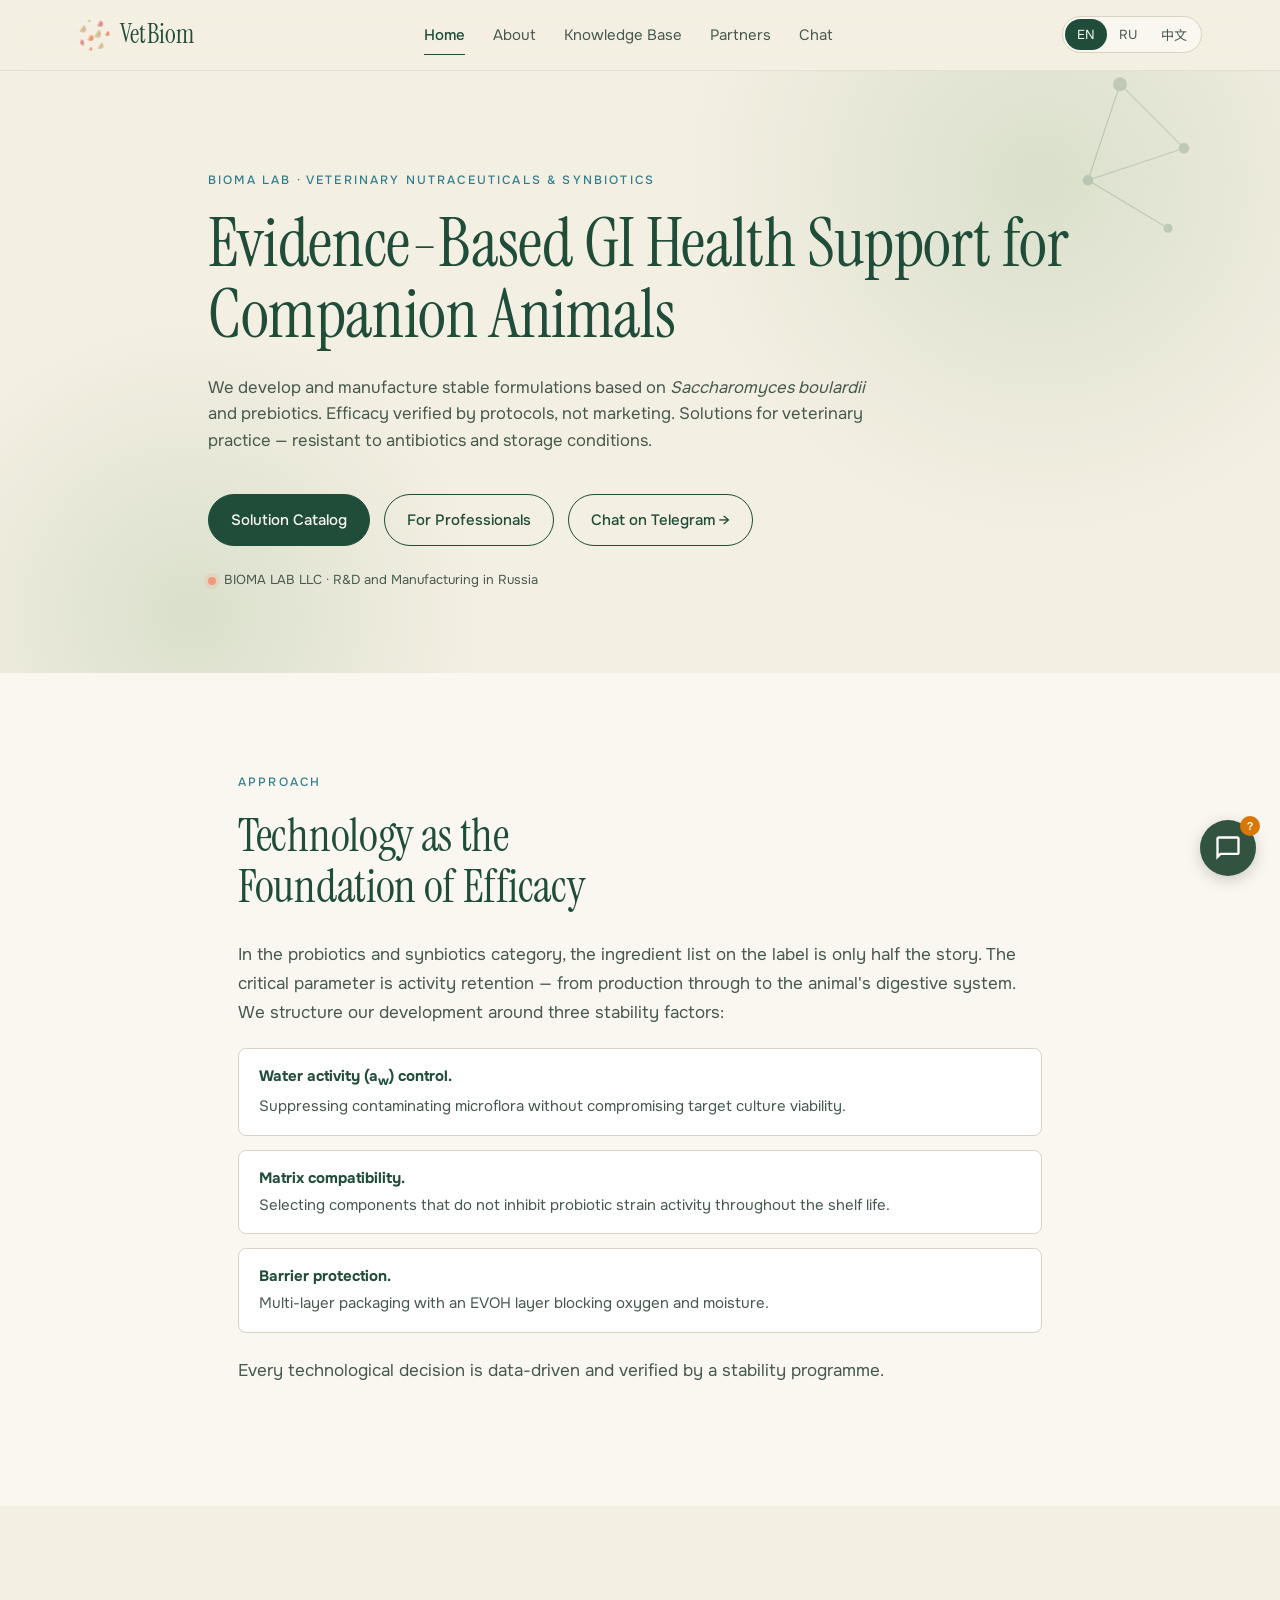
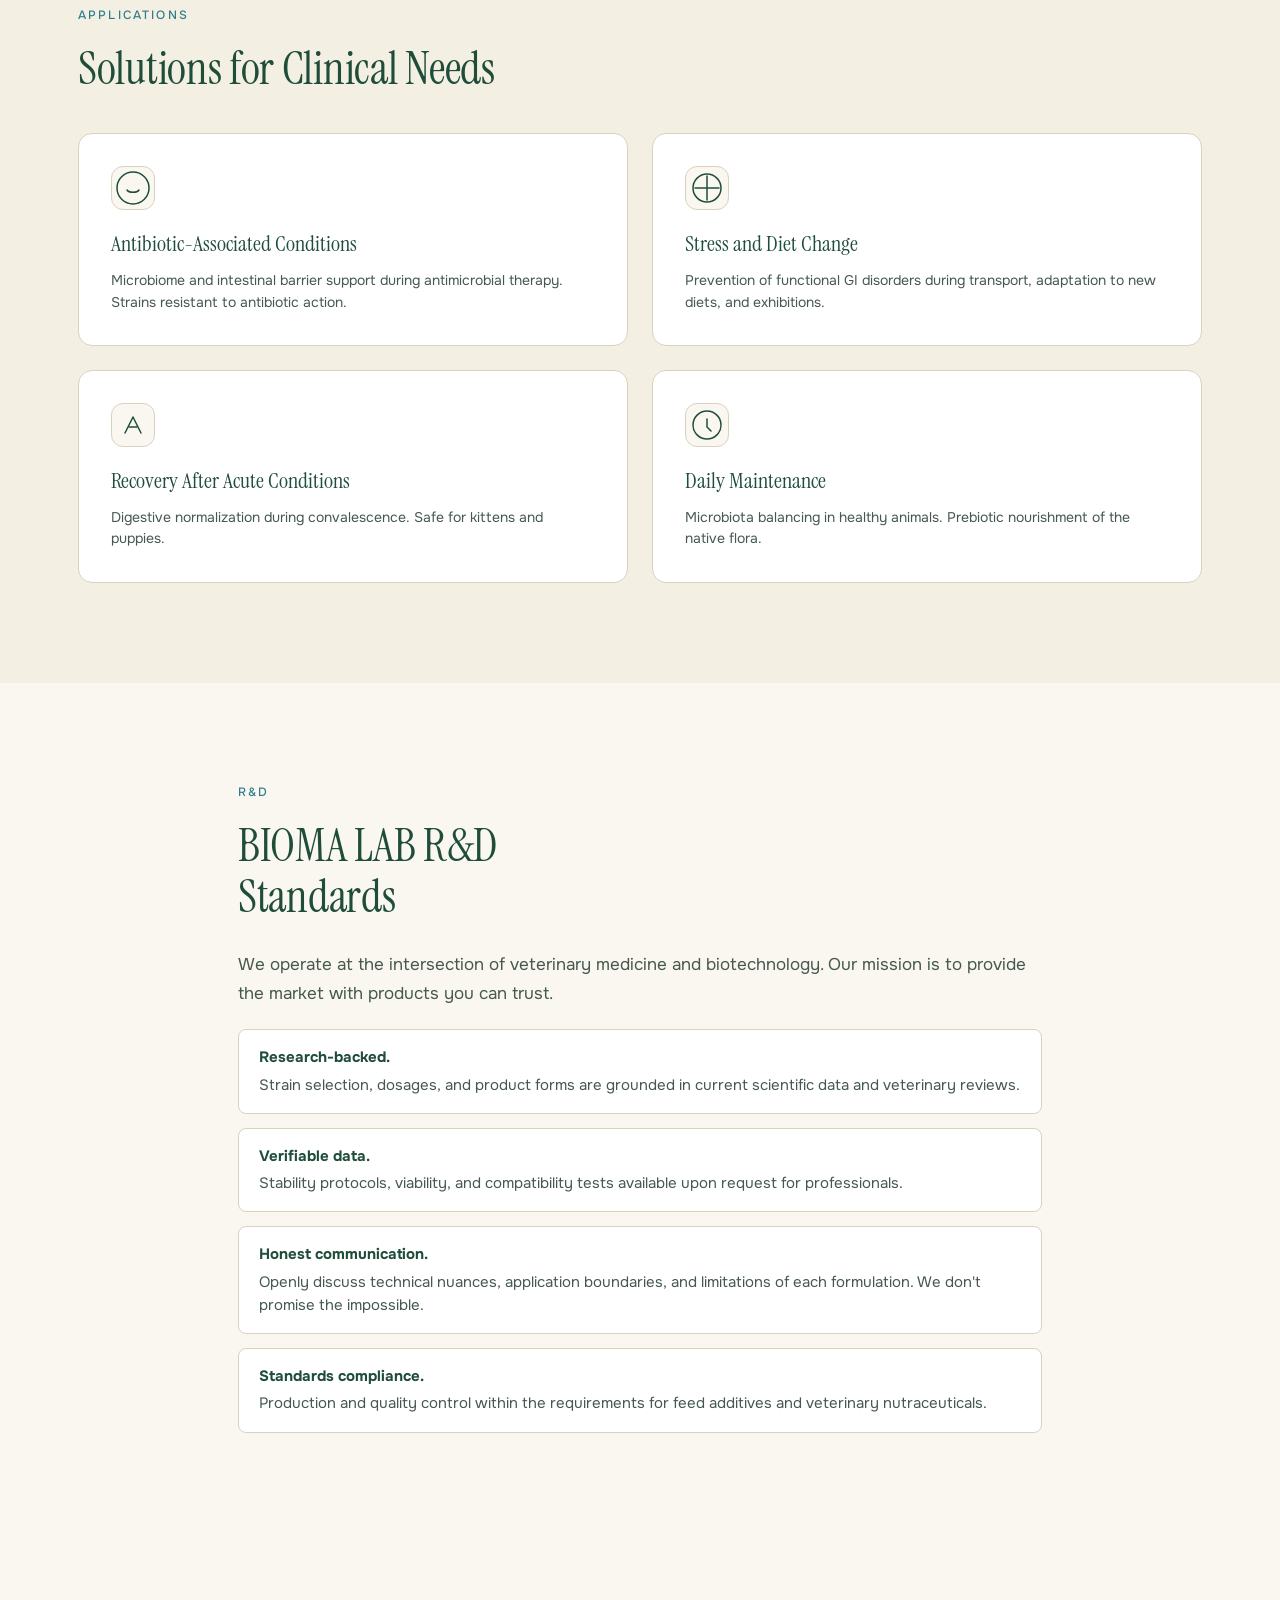
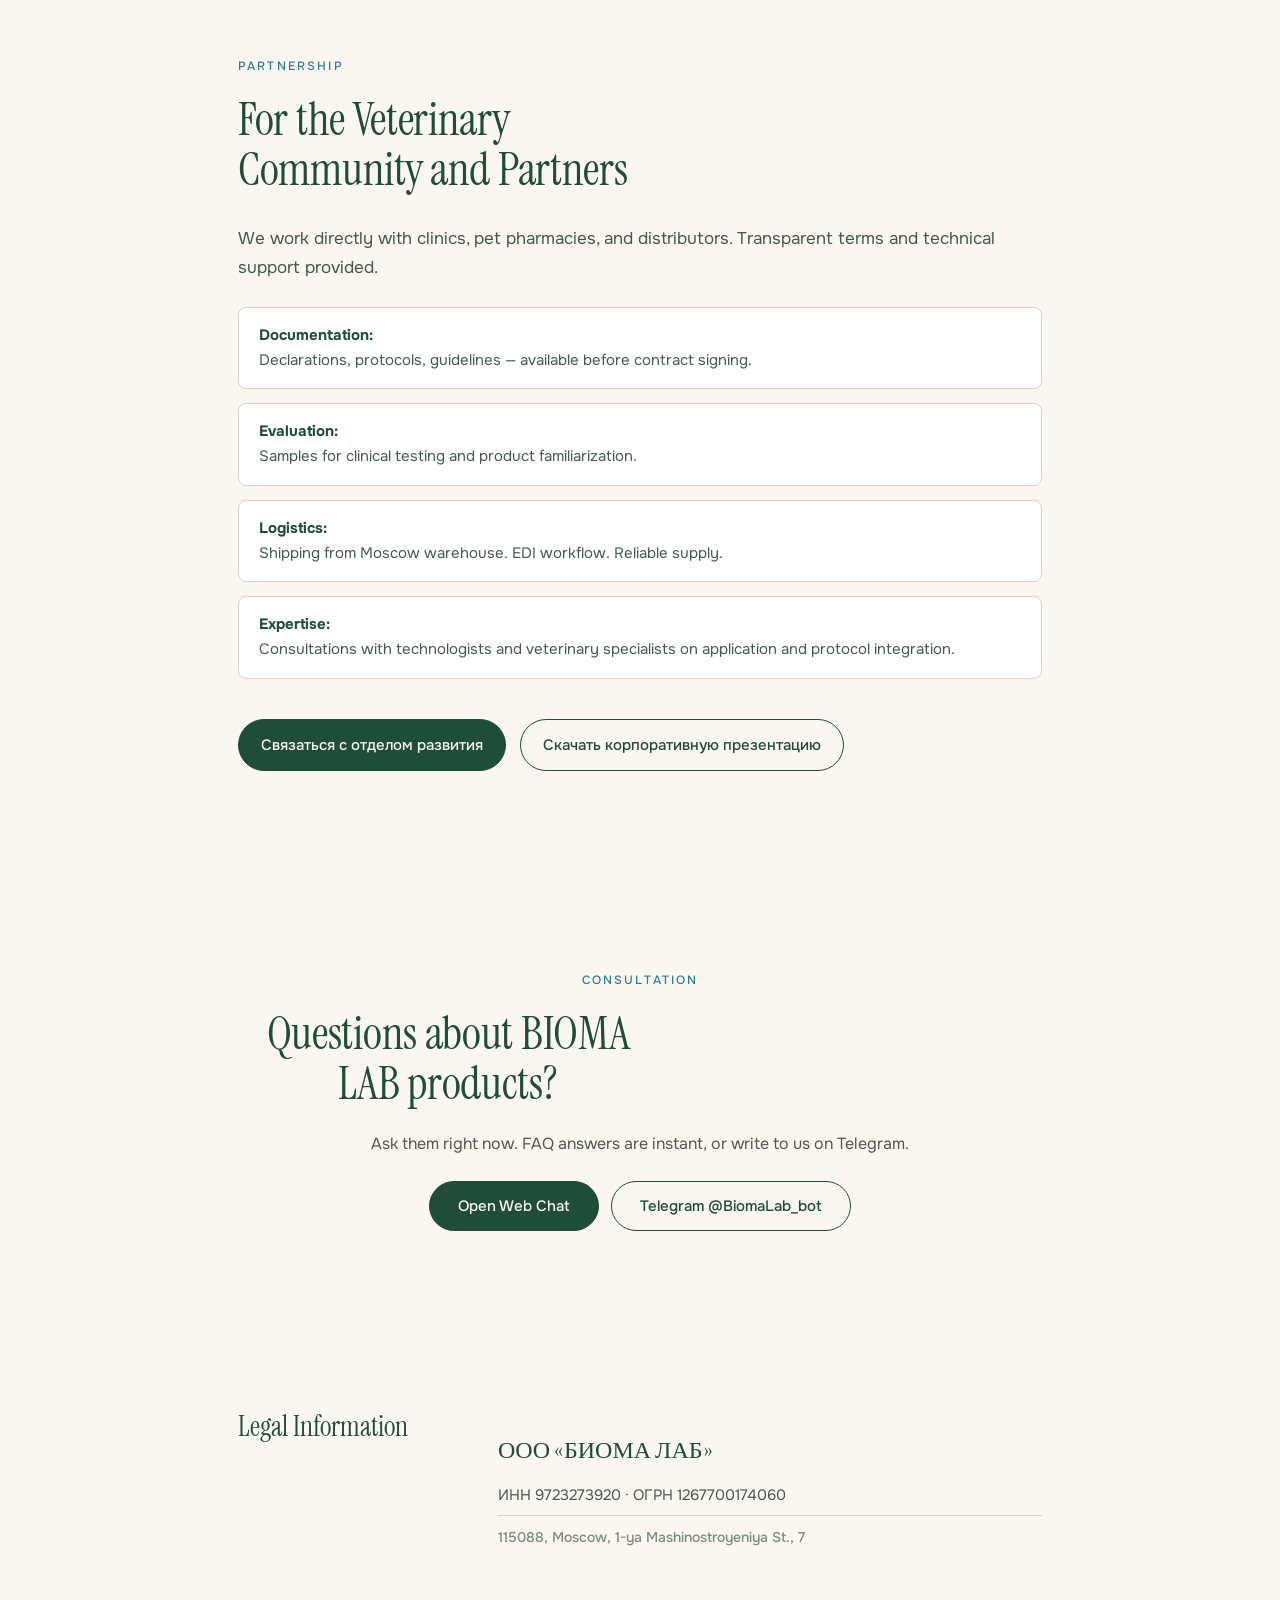
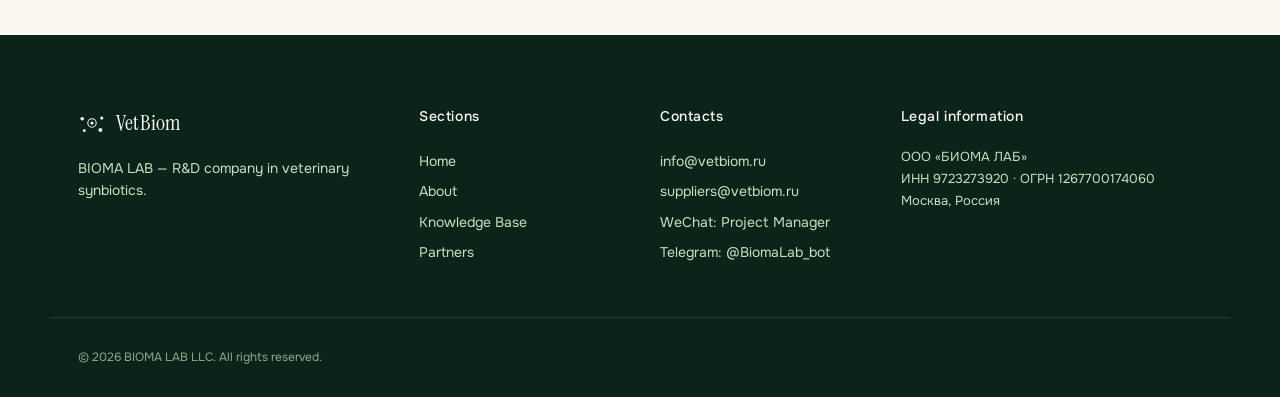
==== commit f549438e: "fix: правильный IP сервера, порог матчинга 1, убраны упоминания ИИ" ====
--- a/index.html
+++ b/index.html
@@ -166,9 +166,9 @@
     <div class="container narrow" style="text-align:center;">
       <p class="eyebrow" data-i18n="home.chat.eyebrow">Консультация</p>
       <h2 class="section-title" data-i18n="home.chat.title">Есть вопросы о продукции BIOMA LAB?</h2>
-      <p style="font-size:16px;line-height:1.6;color:#555;margin-bottom:24px;" data-i18n="home.chat.text">Задайте их прямо сейчас. На частые вопросы отвечаем мгновенно, на всё остальное — через ИИ (DeepSeek). Или напишите в Telegram.</p>
+      <p style="font-size:16px;line-height:1.6;color:#555;margin-bottom:24px;" data-i18n="home.chat.text">Задайте их прямо сейчас. На частые вопросы отвечаем мгновенно. Или напишите в Telegram.</p>
       <div style="display:flex;gap:12px;justify-content:center;flex-wrap:wrap;">
-        <a href="https://5.35.125.79:8080/chat/" class="btn btn-primary" target="_blank" rel="noopener" style="font-size:15px;padding:12px 28px;" data-i18n="home.chat.btnChat">Открыть веб-чат</a>
+        <a href="http://45.67.129.187:8080/chat/" class="btn btn-primary" target="_blank" rel="noopener" style="font-size:15px;padding:12px 28px;" data-i18n="home.chat.btnChat">Открыть веб-чат</a>
         <a href="https://t.me/BiomaLab_bot" class="btn btn-ghost" target="_blank" rel="noopener" style="font-size:15px;padding:12px 28px;" data-i18n="home.chat.btnTelegram">Telegram @BiomaLab_bot</a>
       </div>
     </div>
